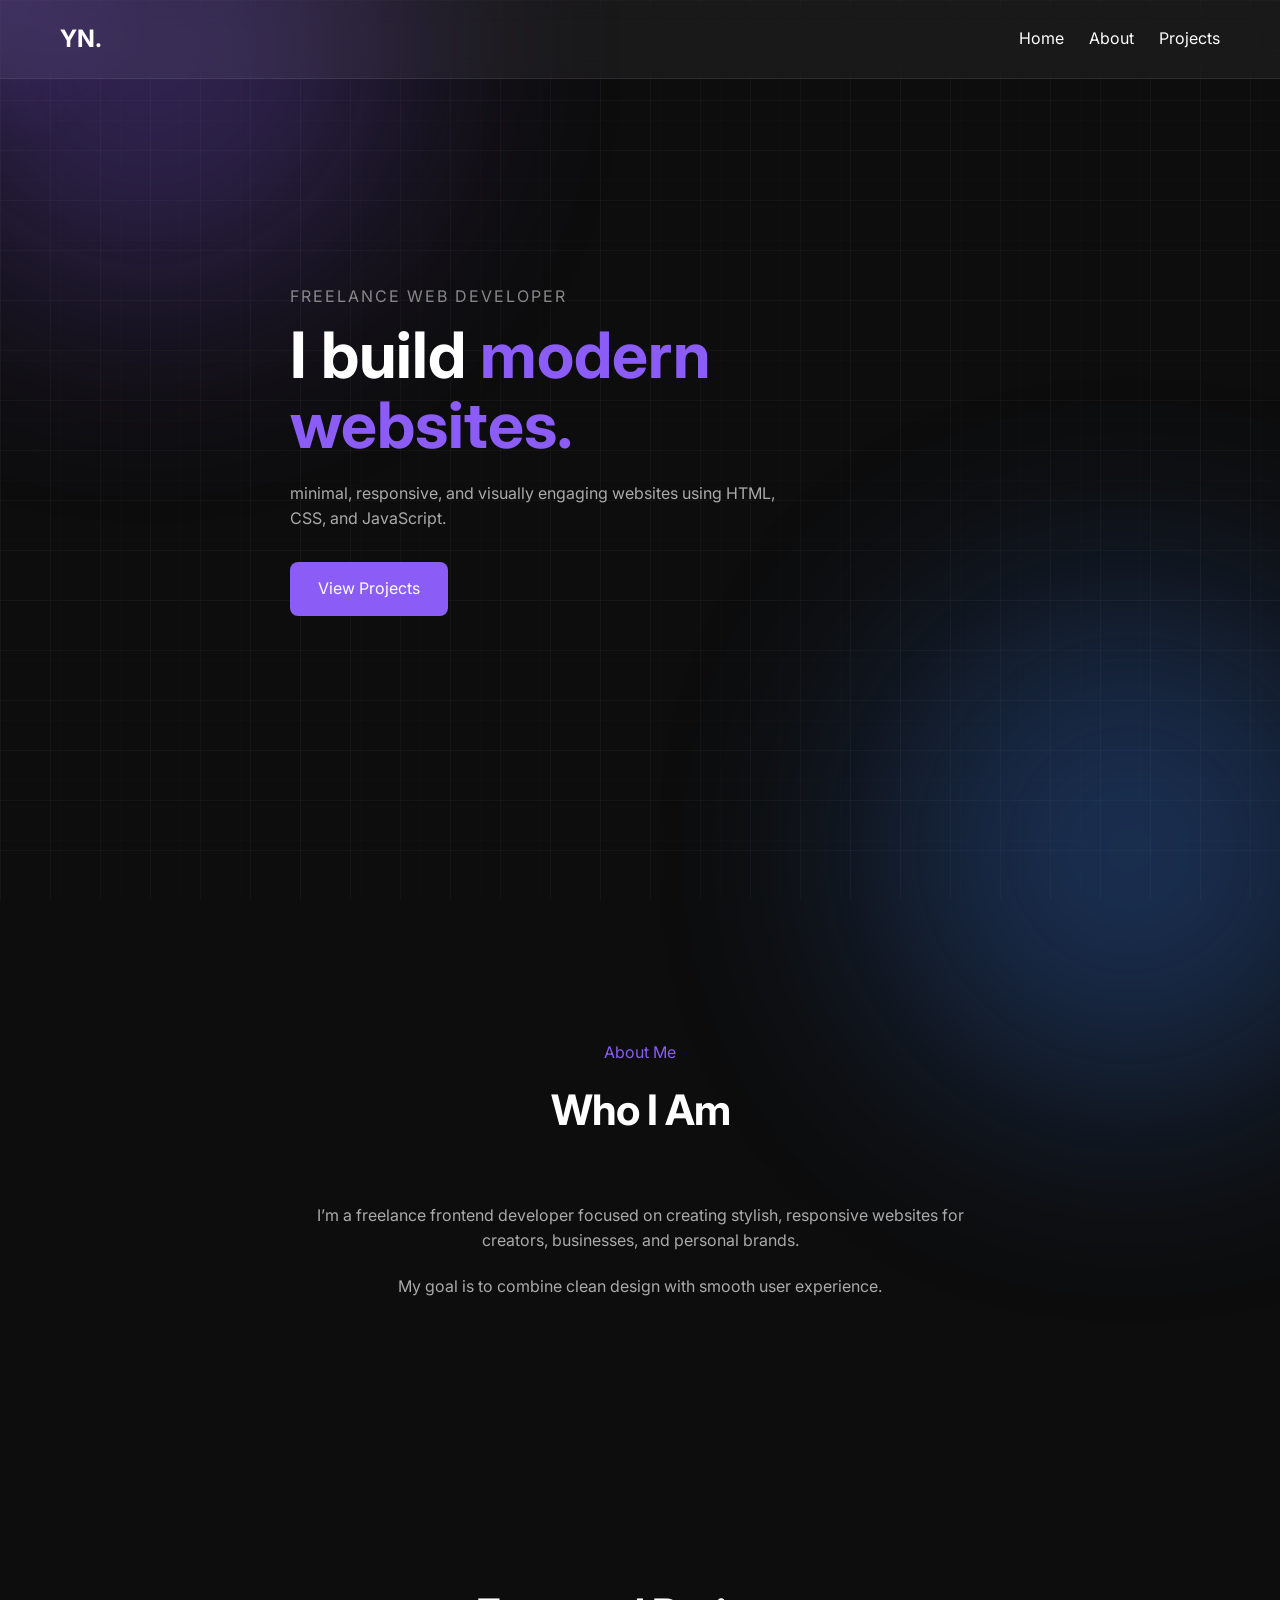
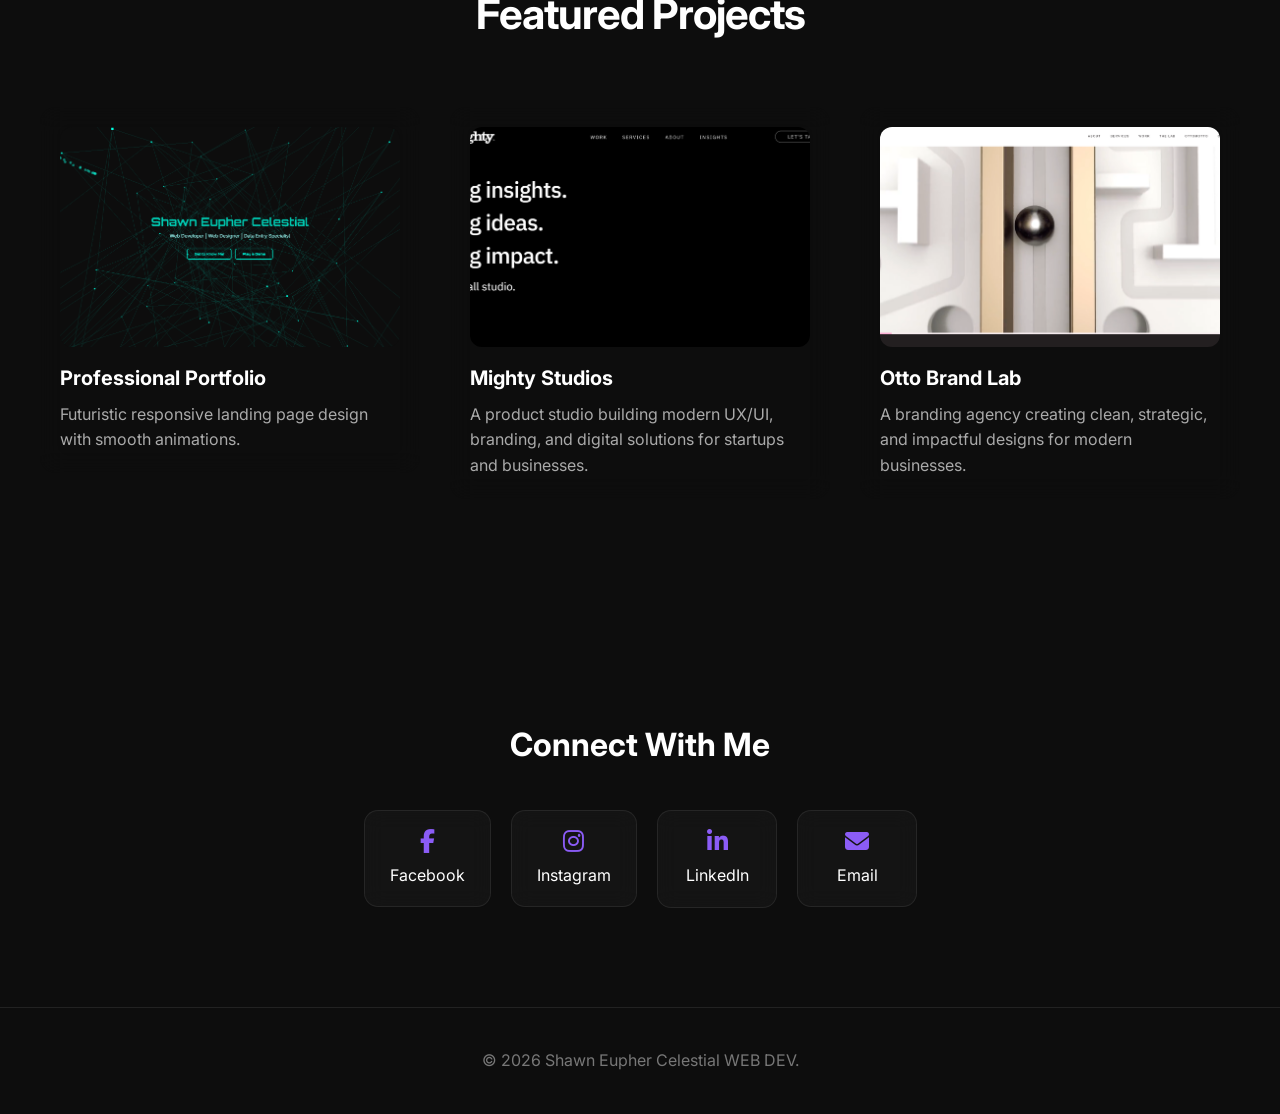
==== index.html @ 836b5901 "Add files via upload" ====
<!DOCTYPE html>
<html lang="en">
<head>
  <meta charset="UTF-8" />
  <meta name="viewport" content="width=device-width, initial-scale=1.0"/>
  <title>Your Name | Portfolio</title>

  <link rel="stylesheet" href="style.css"/>
  <link rel="preconnect" href="https://fonts.googleapis.com">
  <link rel="preconnect" href="https://fonts.gstatic.com" crossorigin>
  <link rel="stylesheet" href="https://cdnjs.cloudflare.com/ajax/libs/font-awesome/6.5.0/css/all.min.css">

<link href="https://fonts.googleapis.com/css2?family=Inter:wght@300;400;500;700;800&display=swap" rel="stylesheet">
</head>
<body>

  <div class="progress-bar"></div>
  <div class="noise"></div>

  <div class="grid-bg"></div>

  <div class="bg-glow glow1"></div>
  <div class="bg-glow glow2"></div>
  <div class="cursor-glow"></div>

  <!-- NAVBAR -->
  <header>
    <nav class="navbar">
      <div class="logo">YN.</div>

      <ul class="nav-links">
        <li><a href="#home">Home</a></li>
        <li><a href="#about">About</a></li>
        <li><a href="#projects">Projects</a></li>
      </ul>
    </nav>
  </header>

  <!-- HERO -->
  <section class="hero" id="home">
    <div class="hero-content">
      <p class="small-text">Freelance Web Developer</p>

      <h1>
        I build
      <span class="typing"></span>
    </h1>

      <p class="hero-description">
        minimal, responsive, and visually engaging websites using HTML, CSS, and JavaScript.
      </p>

      <a href="#projects" class="btn">View Projects</a>
    </div>
  </section>

  <!-- ABOUT -->
  <section class="about" id="about">
    <div class="section-title">
      <p>About Me</p>
      <h2>Who I Am</h2>
    </div>

    <div class="about-content">
      <p>
        I’m a freelance frontend developer focused on creating stylish,
        responsive websites for creators, businesses, and personal brands.
      </p>

      <p>
        My goal is to combine clean design with smooth user experience.
      </p>
    </div>
  </section>

  <!-- PROJECTS -->
<section class="projects" id="projects">

  <div class="section-title">
    <h2>Featured Projects</h2>
  </div>

  <div class="project-grid">

    <!-- PROJECT 1 -->
    <a href="https://shawncelestial07-max.github.io/shawn2026/" target="_blank" class="project-link">

      <div class="project-card">

        <div class="project-image">
          <img src="images/project1.jpg" alt="Project Preview">
        </div>

        <h3>Professional Portfolio</h3>

        <p>
          Futuristic responsive landing page design with smooth animations.
        </p>

      </div>

    </a>

    <!-- PROJECT 2 -->
    <a href="https://www.mighty-studios.com/" target="_blank" class="project-link">

      <div class="project-card">

        <div class="project-image">
          <img src="images/project2.jpg" alt="Project Preview">
        </div>

        <h3>Mighty Studios</h3>

        <p>
          A product studio building modern UX/UI, branding, and digital solutions for startups and businesses.
        </p>

      </div>

    </a>

    <!-- PROJECT 3 -->
    <a href="https://ottobrandlab.com/services/" target="_blank" class="project-link">

      <div class="project-card">

        <div class="project-image">
          <img src="images/project3.jpg" alt="Project Preview">
        </div>

        <h3>Otto Brand Lab</h3>

        <p>
          A branding agency creating clean, strategic, and impactful designs for modern businesses.
        </p>

      </div>

    </a>

  </div>

</section>

<!-- SOCIALS -->
<section class="socials" id="socials">

  <h2 class="social-title">Connect With Me</h2>

  <div class="social-grid">

    <a href="https://www.facebook.com/Shawniee890" target="_blank" class="social-card">
      <i class="fa-brands fa-facebook-f"></i>
      <span>Facebook</span>
    </a>

    <a href="https://www.instagram.com/shawncelestial_/" target="_blank" class="social-card">
      <i class="fa-brands fa-instagram"></i>
      <span>Instagram</span>
    </a>

    <a href="https://www.linkedin.com/in/shawn-eupher-2b8760205/" target="_blank" class="social-card">
      <i class="fa-brands fa-linkedin-in"></i>
      <span>LinkedIn</span>
    </a>

    <a href="mailto:shawn.celestial07@gmail.com" class="social-card">
      <i class="fa-solid fa-envelope"></i>
      <span>Email</span>
    </a>

  </div>

</section>

  <!-- FOOTER -->
  <footer>
    <p>© 2026 Shawn Eupher Celestial WEB DEV.</p>
  </footer>

  <script src="script.js"></script>
</body>
</html>
---- style.css ----
html {
  font-size: 16px;
}

body {
  overflow-x: hidden;
}

* {
  margin: 0;
  padding: 0;
  box-sizing: border-box;
}

html {
  scroll-behavior: smooth;
}

body {
  font-family: "Inter", sans-serif;
  background: #0d0d0d;
  color: white;
  line-height: 1.6;
}

/* NAVBAR */

header {
  position: fixed;
  width: 100%;
  top: 0;
  z-index: 1000;

  background: rgba(255,255,255,0.05);
  backdrop-filter: blur(12px);

  border-bottom: 1px solid rgba(255,255,255,0.08);
}

.navbar {
  max-width: 1200px;
  margin: auto;
  padding: 20px;
  display: flex;
  justify-content: space-between;
  align-items: center;
}

.logo {
  font-size: 24px;
  font-weight: bold;
}

.nav-links {
  display: flex;
  list-style: none;
  gap: 25px;
}

.nav-links a {
  color: white;
  text-decoration: none;
  transition: 0.3s;
}

.nav-links a:hover {
  color: #888;
}

/* HERO */

.hero {
  min-height: 100vh;
  display: flex;
  align-items: center;
  padding: 120px 20px;
}

.hero-content {
  max-width: 700px;
  margin: auto;
}

.small-text {
  color: #888;
  margin-bottom: 10px;
  text-transform: uppercase;
  letter-spacing: 2px;
}

.hero h1 {
  font-size: 64px;
  line-height: 1.1;
  margin-bottom: 20px;
}

.hero h1 span {
  color: #8b5cf6;
}

.hero-description {
  color: #aaa;
  max-width: 500px;
  margin-bottom: 30px;
}

.btn {
  display: inline-block;
  padding: 14px 28px;
  background: #8b5cf6;
  color: white;
  text-decoration: none;
  border-radius: 8px;
  transition: 0.3s;
}

.btn:hover {
  background: #7345d8;
  transform: translateY(-2px);
}

/* SECTIONS */

section {
  padding: 100px 20px;
}

.section-title {
  text-align: center;
  margin-bottom: 60px;
}

.section-title p {
  color: #8b5cf6;
  margin-bottom: 10px;
}

.section-title h2 {
  font-size: 40px;
}

/* ABOUT */

.about-content {
  max-width: 700px;
  margin: auto;
  text-align: center;
  color: #aaa;
}

.about-content p {
  margin-bottom: 20px;
}

.cursor-glow{
  width: 300px;
  height: 300px;
  background: radial-gradient(circle, rgba(139,92,246,0.15), transparent 70%);
  position: fixed;
  pointer-events: none;
  transform: translate(-50%, -50%);
  z-index: -1;
}

/* PROJECTS */

.project-grid {
  max-width: 1200px;
  margin: auto;
  display: grid;
  grid-template-columns: repeat(auto-fit, minmax(280px, 1fr));
  gap: 30px;
}

.project-card{
  background: var(--card);
  border: 1px solid var(--border);
  border-radius: 18px;
  overflow: hidden;

  transition: all 0.4s ease;
  backdrop-filter: blur(12px);
}

.project-card:hover{
  transform: translateY(-10px);
  border-color: var(--accent);
  box-shadow: 0 20px 60px rgba(139,92,246,0.15);
}

.project-image{
  height: 220px;
  overflow: hidden;
}

.project-image img{
  width: 100%;
  height: 100%;
  object-fit: cover;
  transition: transform 0.5s ease;
}

.project-card:hover img{
  transform: scale(1.1);
}

.project-card h3 {
  margin-bottom: 10px;
}

.project-card p {
  color: #aaa;
}

.project-link{
  text-decoration: none;
  color: white;
  display: block;
}

.project-card{
  transition: all 0.3s ease;
  border-radius: 16px;
}

.project-link:hover .project-card{
  transform: translateY(-10px);
  box-shadow: 0 20px 40px rgba(139,92,246,0.25);
}

.project-image{
  position: relative;
  overflow:hidden;
  border-radius:12px;
}

.project-image img{
  width:100%;
  transition:0.4s;
}

.project-link:hover img{
  transform: scale(1.08);
}

.grid-bg{
  position: fixed;
  inset: 0;
  background:
    linear-gradient(rgba(255,255,255,0.03) 1px, transparent 1px),
    linear-gradient(90deg, rgba(255,255,255,0.03) 1px, transparent 1px);
  background-size: 50px 50px;

  animation: moveGrid 20s linear infinite;
  z-index: -2;
}

@keyframes moveGrid {
  0% { transform: translateY(0); }
  100% { transform: translateY(50px); }
}

.reveal{
  opacity: 0;
  transform: translateY(40px);
  transition: all 0.8s ease;
}

.reveal.active{
  opacity: 1;
  transform: translateY(0);
}

.social-grid{
  display: flex;
  justify-content: center;
  gap: 20px;
  flex-wrap: wrap;
}

.social-card{
  padding: 15px 25px;

  background: rgba(255,255,255,0.03);
  border: 1px solid rgba(255,255,255,0.08);
  backdrop-filter: blur(10px);

  border-radius: 12px;
  color: white;
  text-decoration: none;

  transition: 0.3s;
  min-width: 120px;
}

.socials{
  padding: 100px 20px;
  text-align: center;
}

.social-title{
  font-size: 32px;
  margin-bottom: 40px;
}

.social-card{
  display: flex;
  flex-direction: column;
  align-items: center;
  gap: 10px;

  padding: 18px 25px;

  background: rgba(255,255,255,0.03);
  border: 1px solid rgba(255,255,255,0.08);
  backdrop-filter: blur(10px);

  border-radius: 14px;

  color: white;
  text-decoration: none;

  transition: 0.3s;
  min-width: 120px;
}

.social-card:hover{
  transform: translateY(-6px);
  border-color: #8b5cf6;
  box-shadow: 0 0 25px rgba(139,92,246,0.3);
}

.social-card i{
  font-size: 24px;
  color: #8b5cf6;
}

.social-grid{
  display: flex;
  justify-content: center;
  gap: 20px;
  flex-wrap: wrap;
}

.noise{
  position: fixed;
  inset: 0;
  background: url("https://grainy-gradients.vercel.app/noise.svg");
  opacity: 0.05;
  pointer-events: none;
  z-index: 999;
}

.social-card:hover{
  transform: translateY(-5px);
  border-color: #8b5cf6;
  box-shadow: 0 0 20px rgba(139,92,246,0.3);
}

.bg-glow{
  position: fixed;
  width: 500px;
  height: 500px;
  border-radius: 50%;
  filter: blur(120px);
  z-index: -1;
}

.glow1{
  background: #8b5cf6;
  top: -200px;
  left: -100px;
  opacity: 0.3;
}

.glow2{
  background: #3b82f6;
  bottom: -200px;
  right: -100px;
  opacity: 0.3;
}

/* FOOTER */

footer {
  padding: 40px 20px;
  text-align: center;
  color: #777;
  border-top: 1px solid #222;
}

/* RESPONSIVE */

@media (max-width: 768px) {

  .hero h1 {
    font-size: 42px;
  }

  .nav-links {
    gap: 15px;
  }

  .section-title h2 {
    font-size: 32px;
  }
}

section{
  padding: 140px 20px;
}

.section-title h2{
  font-size: 42px;
  letter-spacing: -1px;
}

body::before{
  content:"";
  position: fixed;
  inset: 0;
  background:
    linear-gradient(rgba(255,255,255,0.03) 1px, transparent 1px),
    linear-gradient(90deg, rgba(255,255,255,0.03) 1px, transparent 1px);
  background-size: 60px 60px;
  opacity: 0.4;
  z-index: -1;
}

.project-card{
  padding: 20px;
}

.project-image{
  margin-bottom: 15px;
}

.project-card h3{
  margin: 10px 0 8px;
  font-size: 20px;
}

.project-card p{
  margin: 0;
  line-height: 1.6;
  color: #aaa;
}

.projects{
  padding: 120px 20px;
}

.project-card{
  transition: transform 0.2s ease;
  transform-style: preserve-3d;
}

.cursor{
  position: fixed;
  width: 20px;
  height: 20px;
  border-radius: 50%;
  background: rgba(139,92,246,0.5);
  pointer-events: none;
  transform: translate(-50%, -50%);
  z-index: 9999;
  transition: transform 0.05s;
  filter: blur(8px);
}

@media (max-width: 768px) {

  .hero {
    padding: 100px 20px;
    text-align: center;
  }

  .hero-content {
    max-width: 100%;
  }

  .hero h1 {
    font-size: 36px;
    line-height: 1.2;
  }

  .hero-description {
    font-size: 14px;
    margin: 0 auto 20px;
  }

  .small-text {
    font-size: 12px;
    letter-spacing: 1.5px;
  }

  .btn {
    width: 100%;
    max-width: 280px;
  }
}
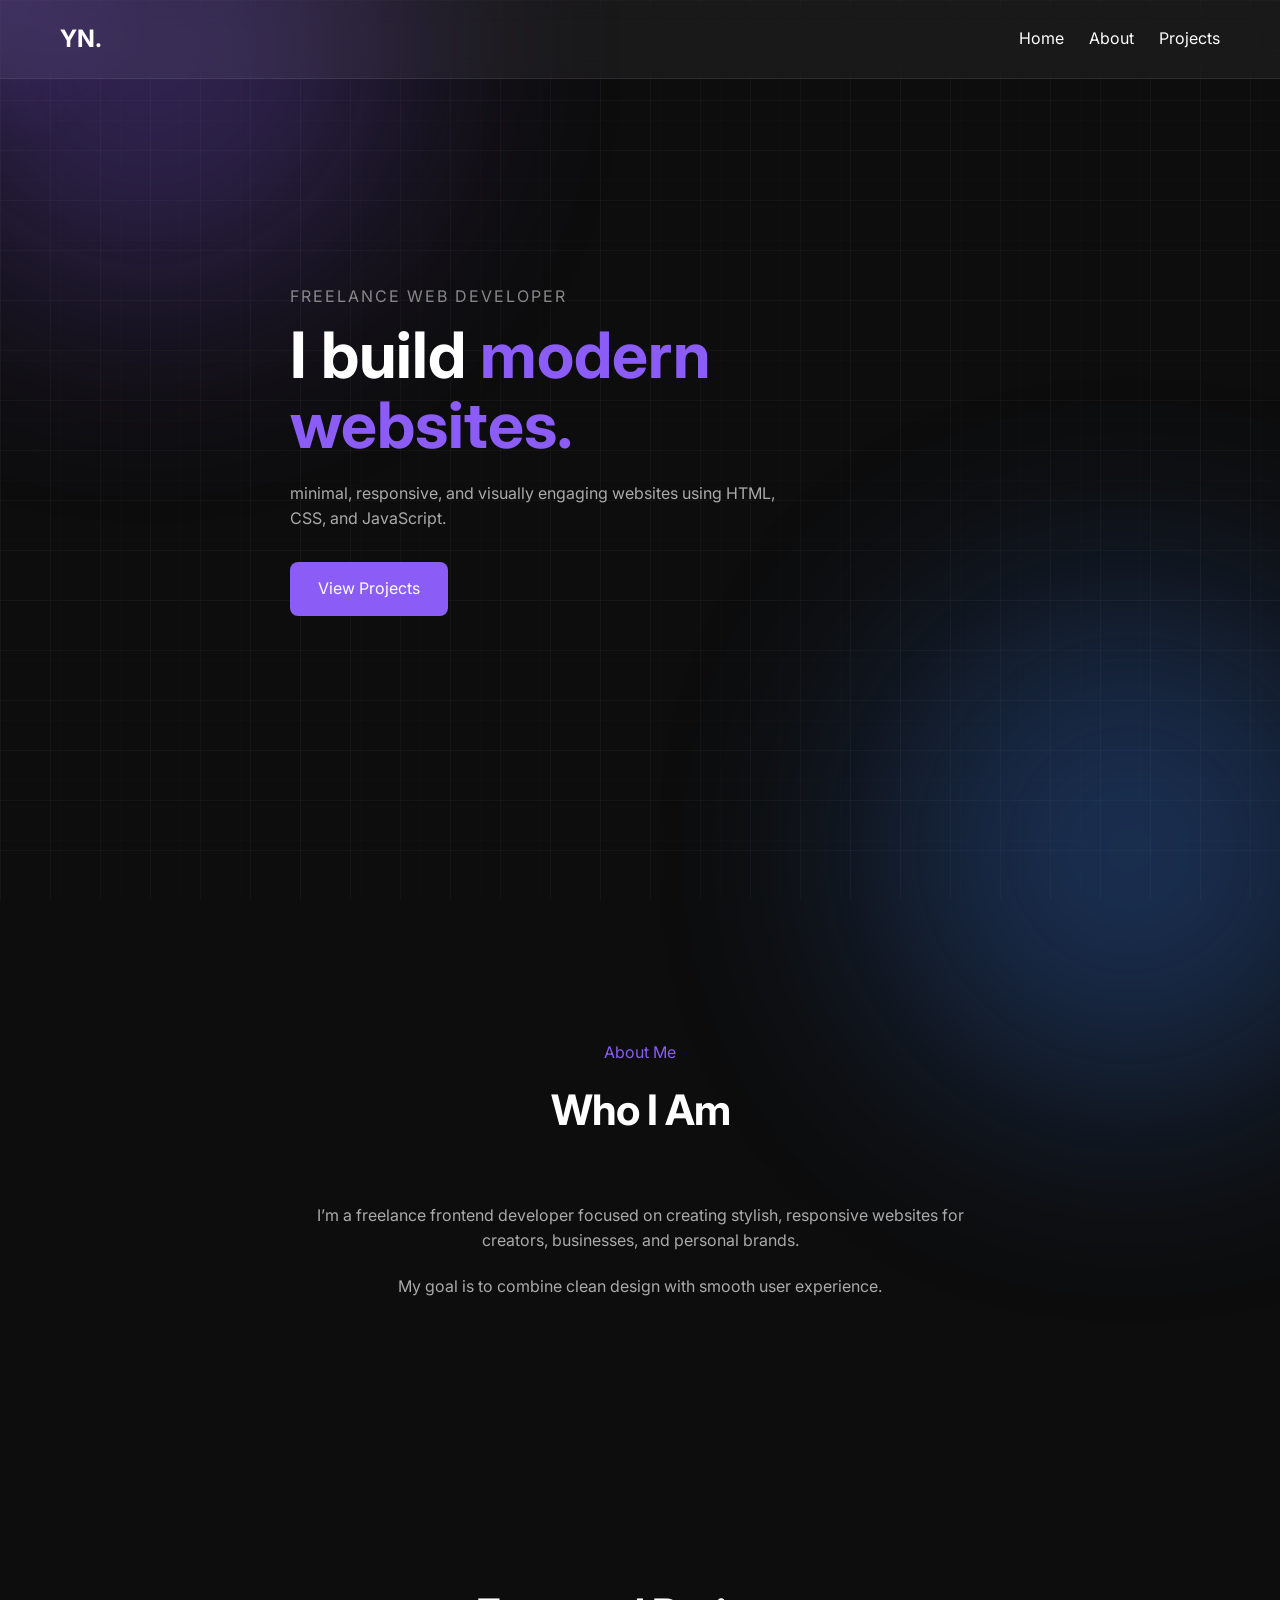
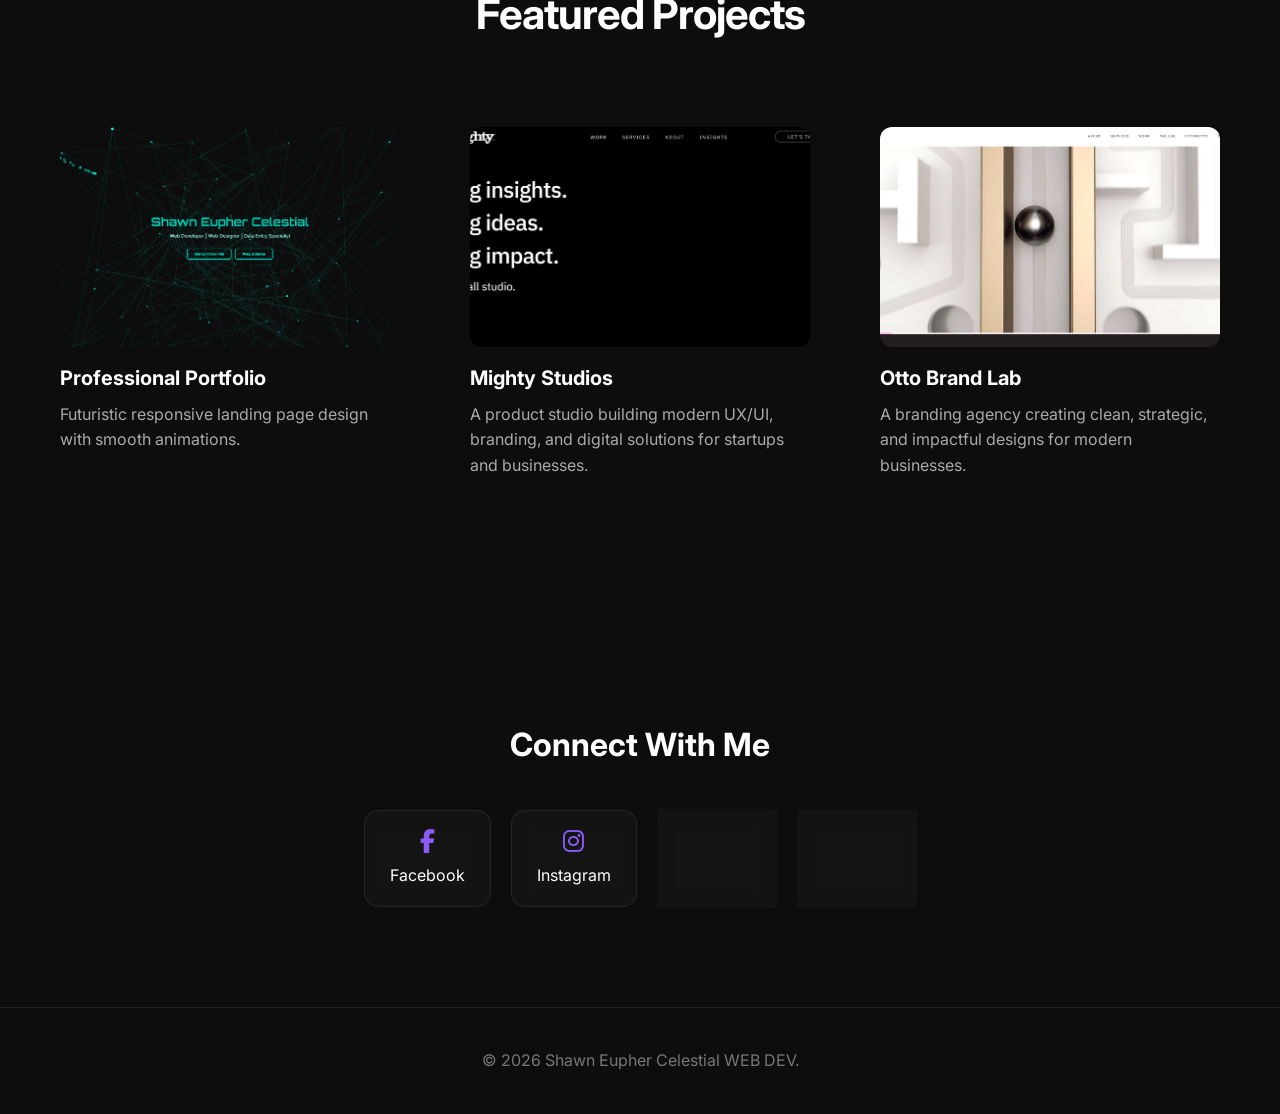
==== commit 7e4ecf2c: "Update index.html" ====
--- a/index.html
+++ b/index.html
@@ -3,7 +3,7 @@
 <head>
   <meta charset="UTF-8" />
   <meta name="viewport" content="width=device-width, initial-scale=1.0"/>
-  <title>Your Name | Portfolio</title>
+  <title>ShawnieeFufu | Portfolio</title>
 
   <link rel="stylesheet" href="style.css"/>
   <link rel="preconnect" href="https://fonts.googleapis.com">
@@ -181,4 +181,4 @@
 
   <script src="script.js"></script>
 </body>
-</html>+</html>
--- a/style.css
+++ b/style.css
@@ -471,32 +471,73 @@
 @media (max-width: 768px) {
 
   .hero {
-    padding: 100px 20px;
-    text-align: center;
+    min-height: 90vh;
+    padding: 90px 18px 60px;
+    display: flex;
+    align-items: center;
   }
 
   .hero-content {
+    text-align: left;
     max-width: 100%;
   }
 
+  .small-text {
+    font-size: 11px;
+    letter-spacing: 2px;
+    margin-bottom: 12px;
+    color: #8b5cf6;
+  }
+
   .hero h1 {
-    font-size: 36px;
-    line-height: 1.2;
+    font-size: 34px;
+    line-height: 1.15;
+    margin-bottom: 14px;
   }
 
   .hero-description {
     font-size: 14px;
-    margin: 0 auto 20px;
-  }
-
-  .small-text {
-    font-size: 12px;
-    letter-spacing: 1.5px;
+    color: #aaa;
+    margin-bottom: 22px;
+    max-width: 100%;
   }
 
   .btn {
     width: 100%;
-    max-width: 280px;
-  }
-}
-
+    text-align: center;
+    padding: 14px;
+    border-radius: 10px;
+  }
+}
+
+@media (max-width: 768px) {
+
+  .hero h1 span {
+    display: inline-block;
+    color: #8b5cf6;
+  }
+
+  .typing {
+    display: inline;
+    border-right: 2px solid #8b5cf6;
+    padding-right: 5px;
+  }
+}
+
+@media (max-width: 768px) {
+  .typing {
+    font-weight: 600;
+  }
+}
+
+@media (max-width: 768px) {
+
+  .btn {
+    width: auto;
+    display: inline-block;
+    padding: 12px 18px;
+    font-size: 14px;
+    border-radius: 10px;
+  }
+}
+
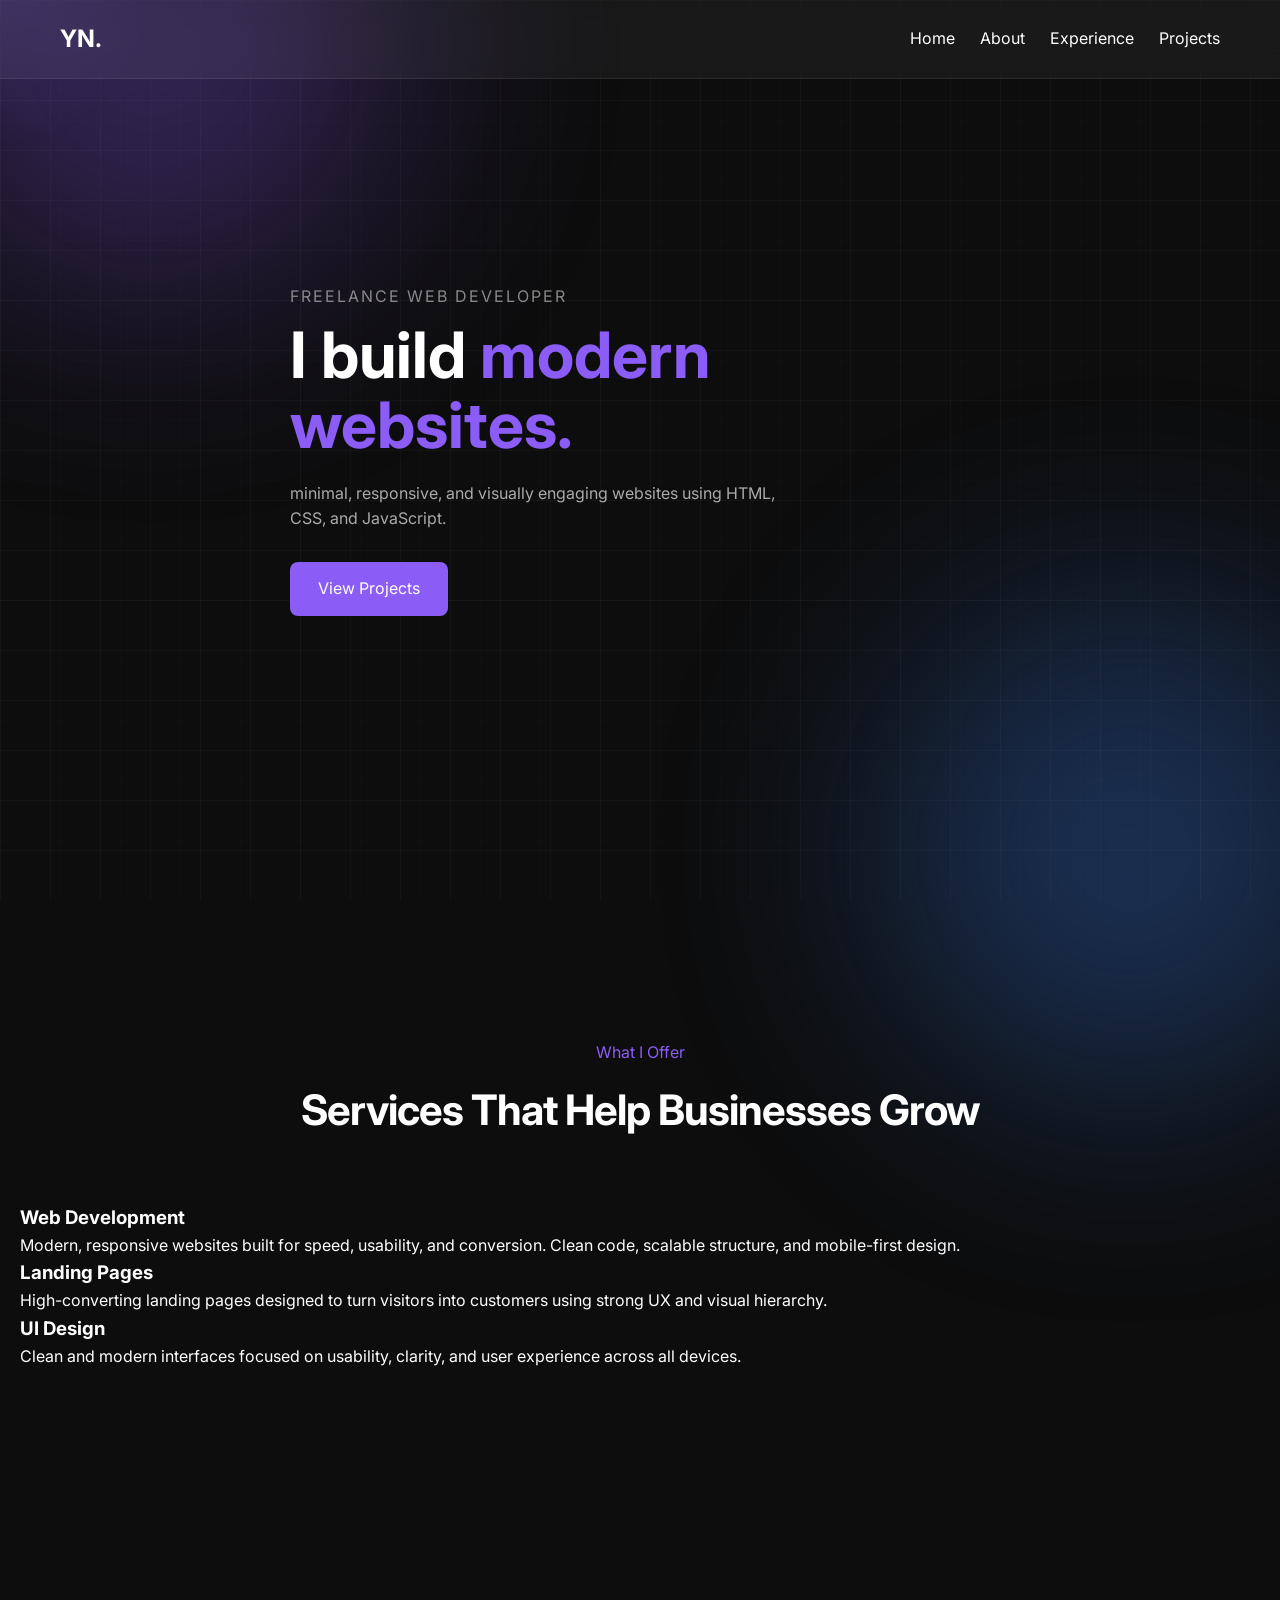
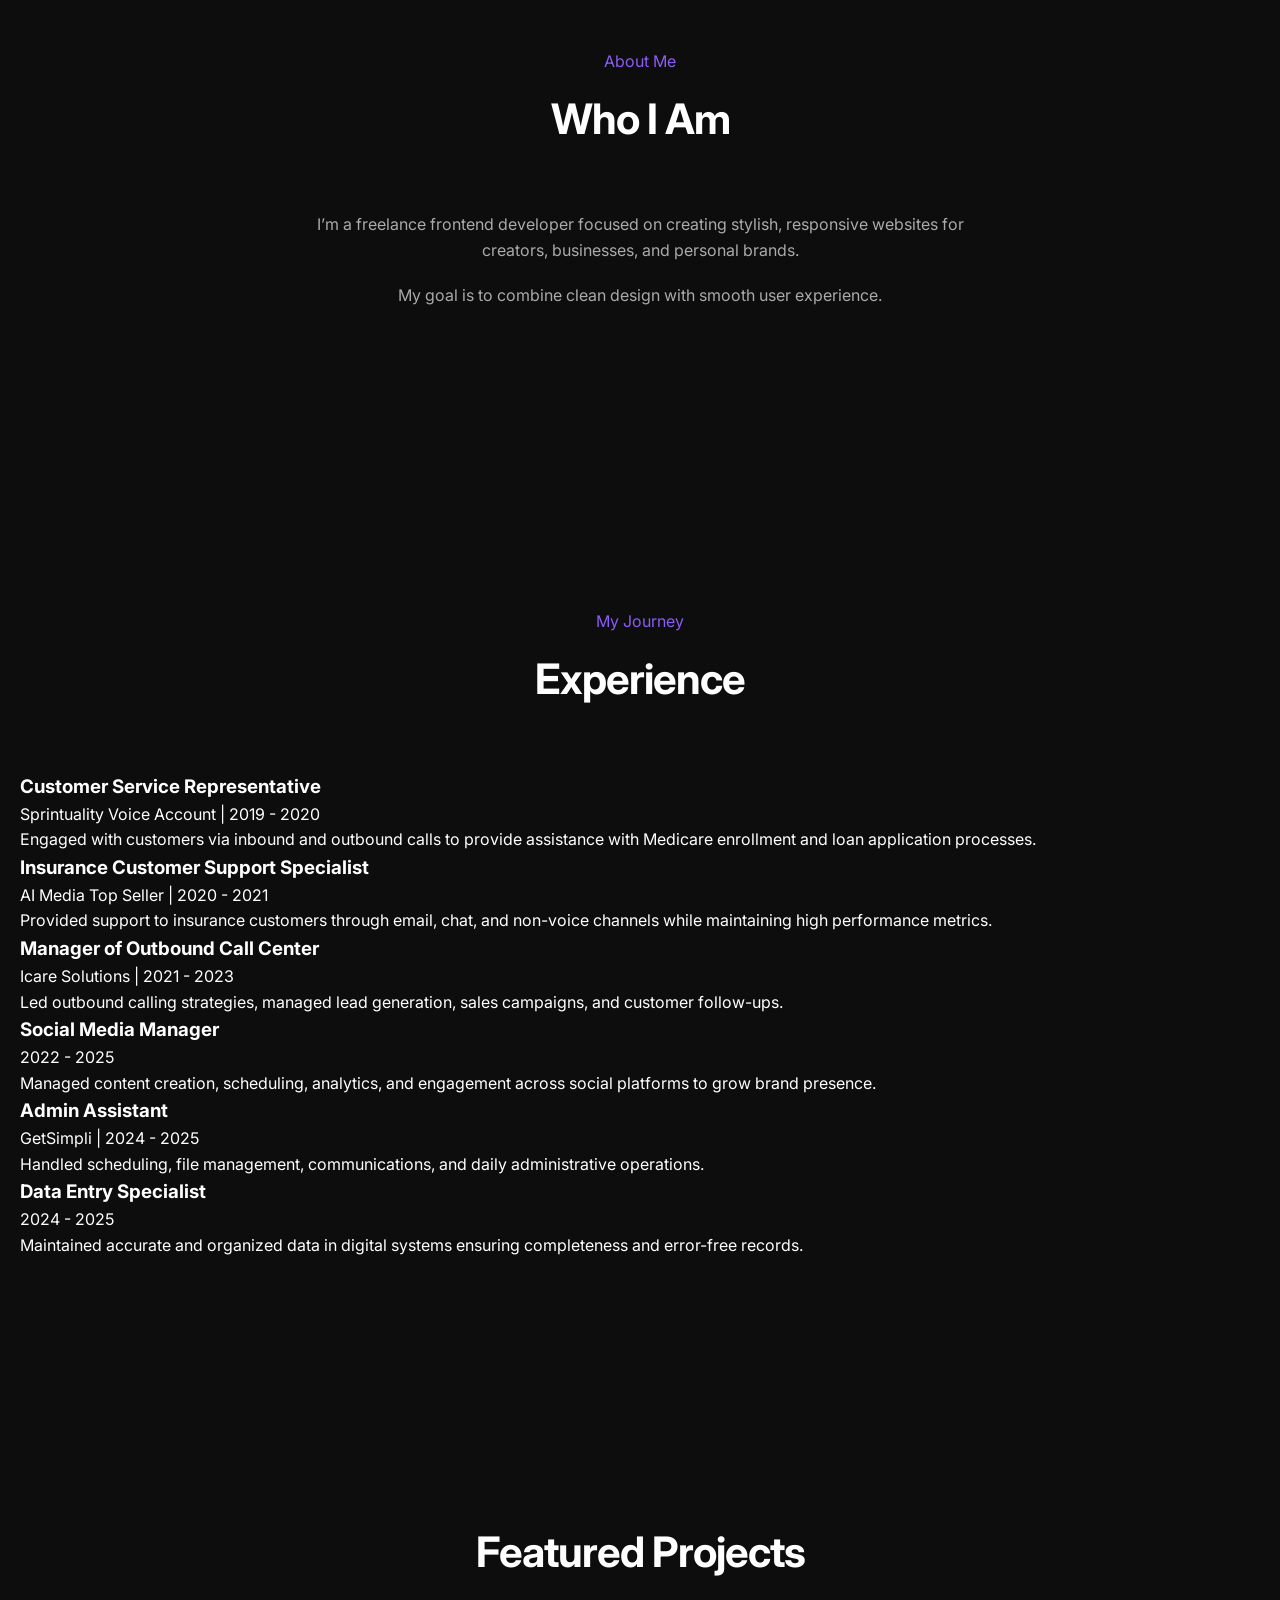
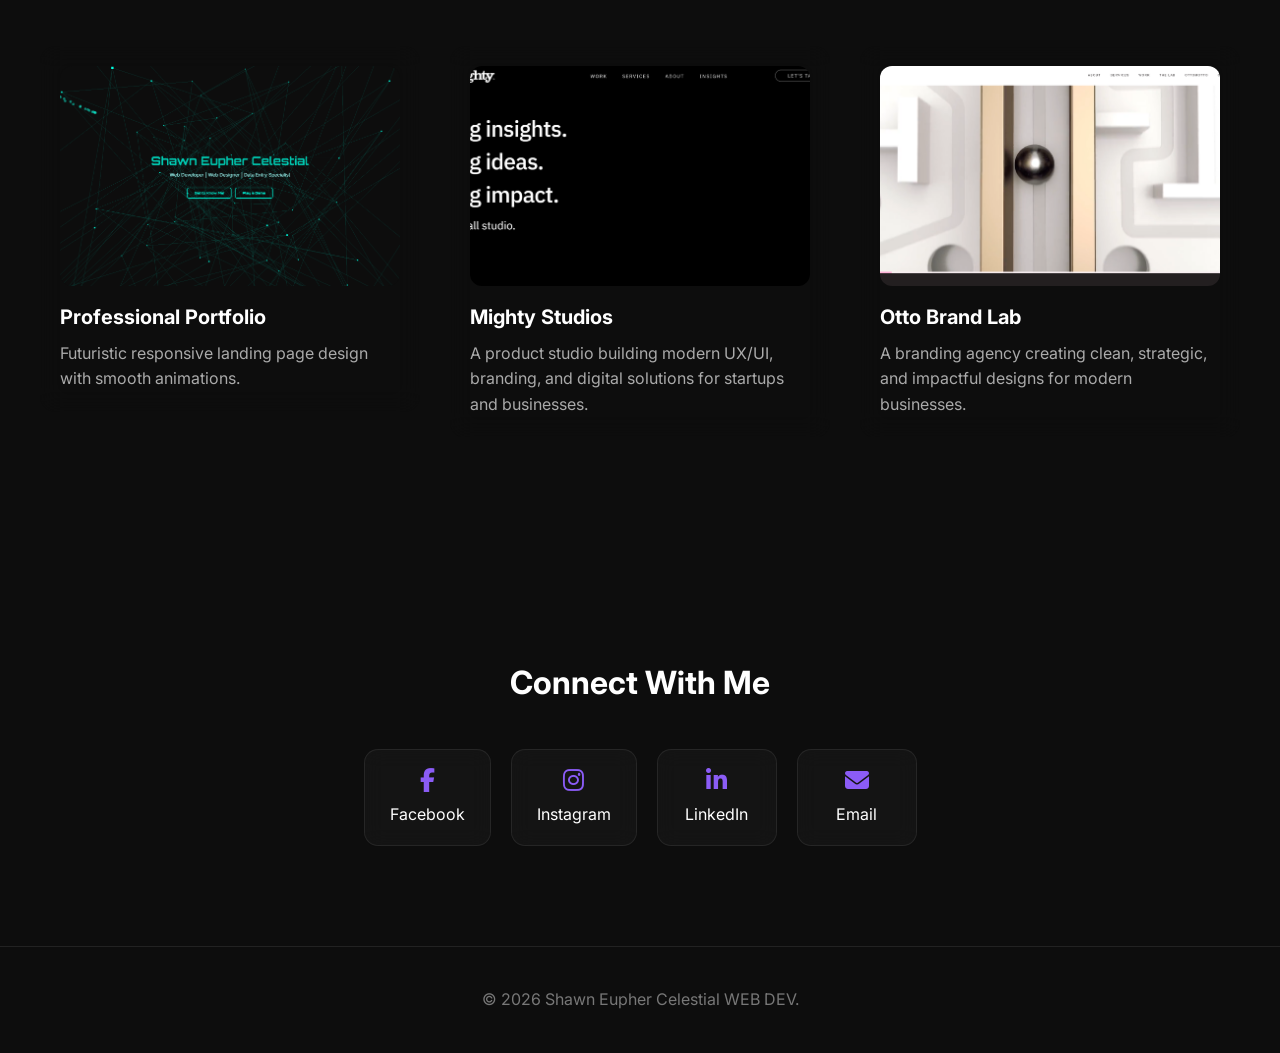
==== commit 07c2a20e: "Update index.html" ====
--- a/index.html
+++ b/index.html
@@ -31,6 +31,7 @@
       <ul class="nav-links">
         <li><a href="#home">Home</a></li>
         <li><a href="#about">About</a></li>
+        <li><a href="#experience">Experience</a></li>
         <li><a href="#projects">Projects</a></li>
       </ul>
     </nav>
@@ -53,6 +54,34 @@
       <a href="#projects" class="btn">View Projects</a>
     </div>
   </section>
+
+  <section class="services">
+
+  <div class="section-title">
+    <p>What I Offer</p>
+    <h2>Services That Help Businesses Grow</h2>
+  </div>
+
+  <div class="services-container">
+
+    <div class="service-card featured">
+      <h3>Web Development</h3>
+      <p>Modern, responsive websites built for speed, usability, and conversion. Clean code, scalable structure, and mobile-first design.</p>
+    </div>
+
+    <div class="service-card">
+      <h3>Landing Pages</h3>
+      <p>High-converting landing pages designed to turn visitors into customers using strong UX and visual hierarchy.</p>
+    </div>
+
+    <div class="service-card">
+      <h3>UI Design</h3>
+      <p>Clean and modern interfaces focused on usability, clarity, and user experience across all devices.</p>
+    </div>
+
+  </div>
+
+</section>
 
   <!-- ABOUT -->
   <section class="about" id="about">
@@ -73,6 +102,55 @@
     </div>
   </section>
 
+  <section class="experience" id="experience">
+
+  <div class="section-title">
+    <p>My Journey</p>
+    <h2>Experience</h2>
+  </div>
+
+  <div class="experience-container">
+
+    <div class="experience-card">
+      <h3>Customer Service Representative</h3>
+      <span>Sprintuality Voice Account | 2019 - 2020</span>
+      <p>Engaged with customers via inbound and outbound calls to provide assistance with Medicare enrollment and loan application processes.</p>
+    </div>
+
+    <div class="experience-card">
+      <h3>Insurance Customer Support Specialist</h3>
+      <span>AI Media Top Seller | 2020 - 2021</span>
+      <p>Provided support to insurance customers through email, chat, and non-voice channels while maintaining high performance metrics.</p>
+    </div>
+
+    <div class="experience-card">
+      <h3>Manager of Outbound Call Center</h3>
+      <span>Icare Solutions | 2021 - 2023</span>
+      <p>Led outbound calling strategies, managed lead generation, sales campaigns, and customer follow-ups.</p>
+    </div>
+
+    <div class="experience-card">
+      <h3>Social Media Manager</h3>
+      <span>2022 - 2025</span>
+      <p>Managed content creation, scheduling, analytics, and engagement across social platforms to grow brand presence.</p>
+    </div>
+
+    <div class="experience-card">
+      <h3>Admin Assistant</h3>
+      <span>GetSimpli | 2024 - 2025</span>
+      <p>Handled scheduling, file management, communications, and daily administrative operations.</p>
+    </div>
+
+    <div class="experience-card">
+      <h3>Data Entry Specialist</h3>
+      <span>2024 - 2025</span>
+      <p>Maintained accurate and organized data in digital systems ensuring completeness and error-free records.</p>
+    </div>
+
+  </div>
+
+</section>
+
   <!-- PROJECTS -->
 <section class="projects" id="projects">
 
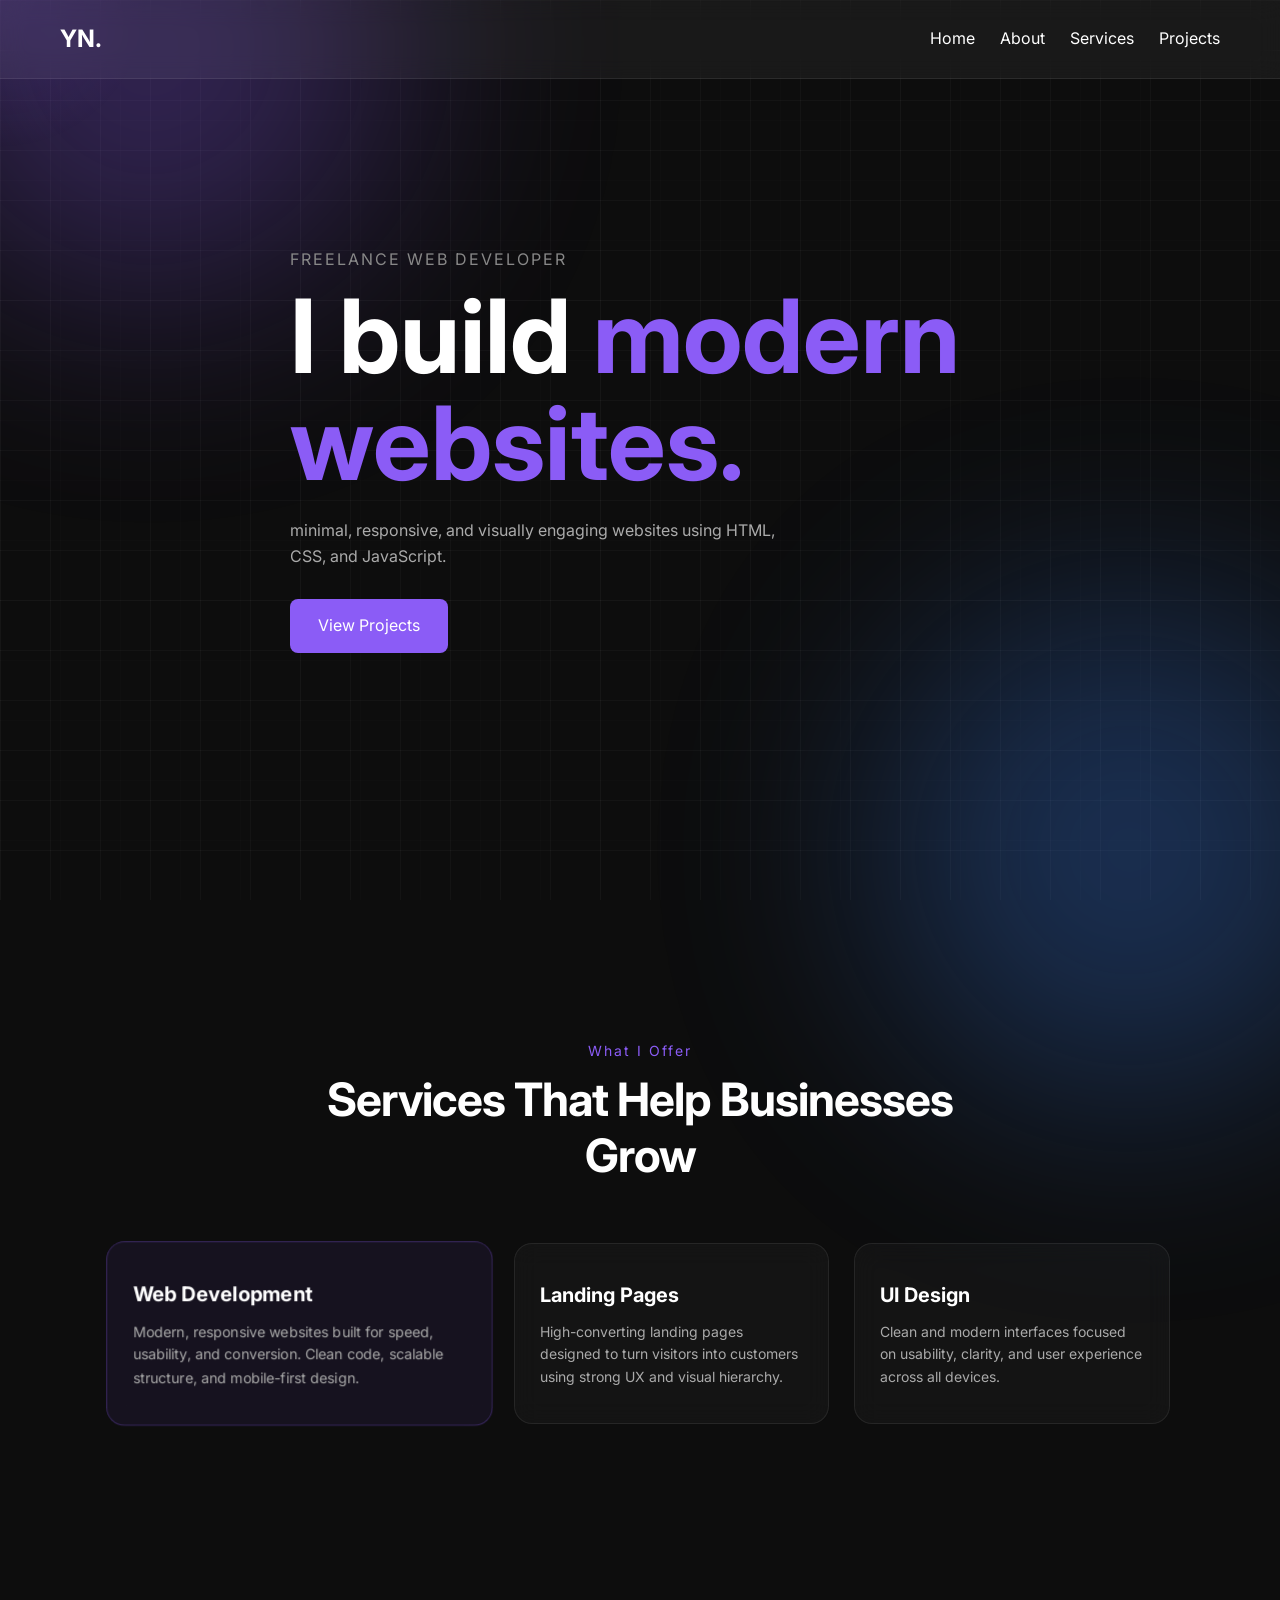
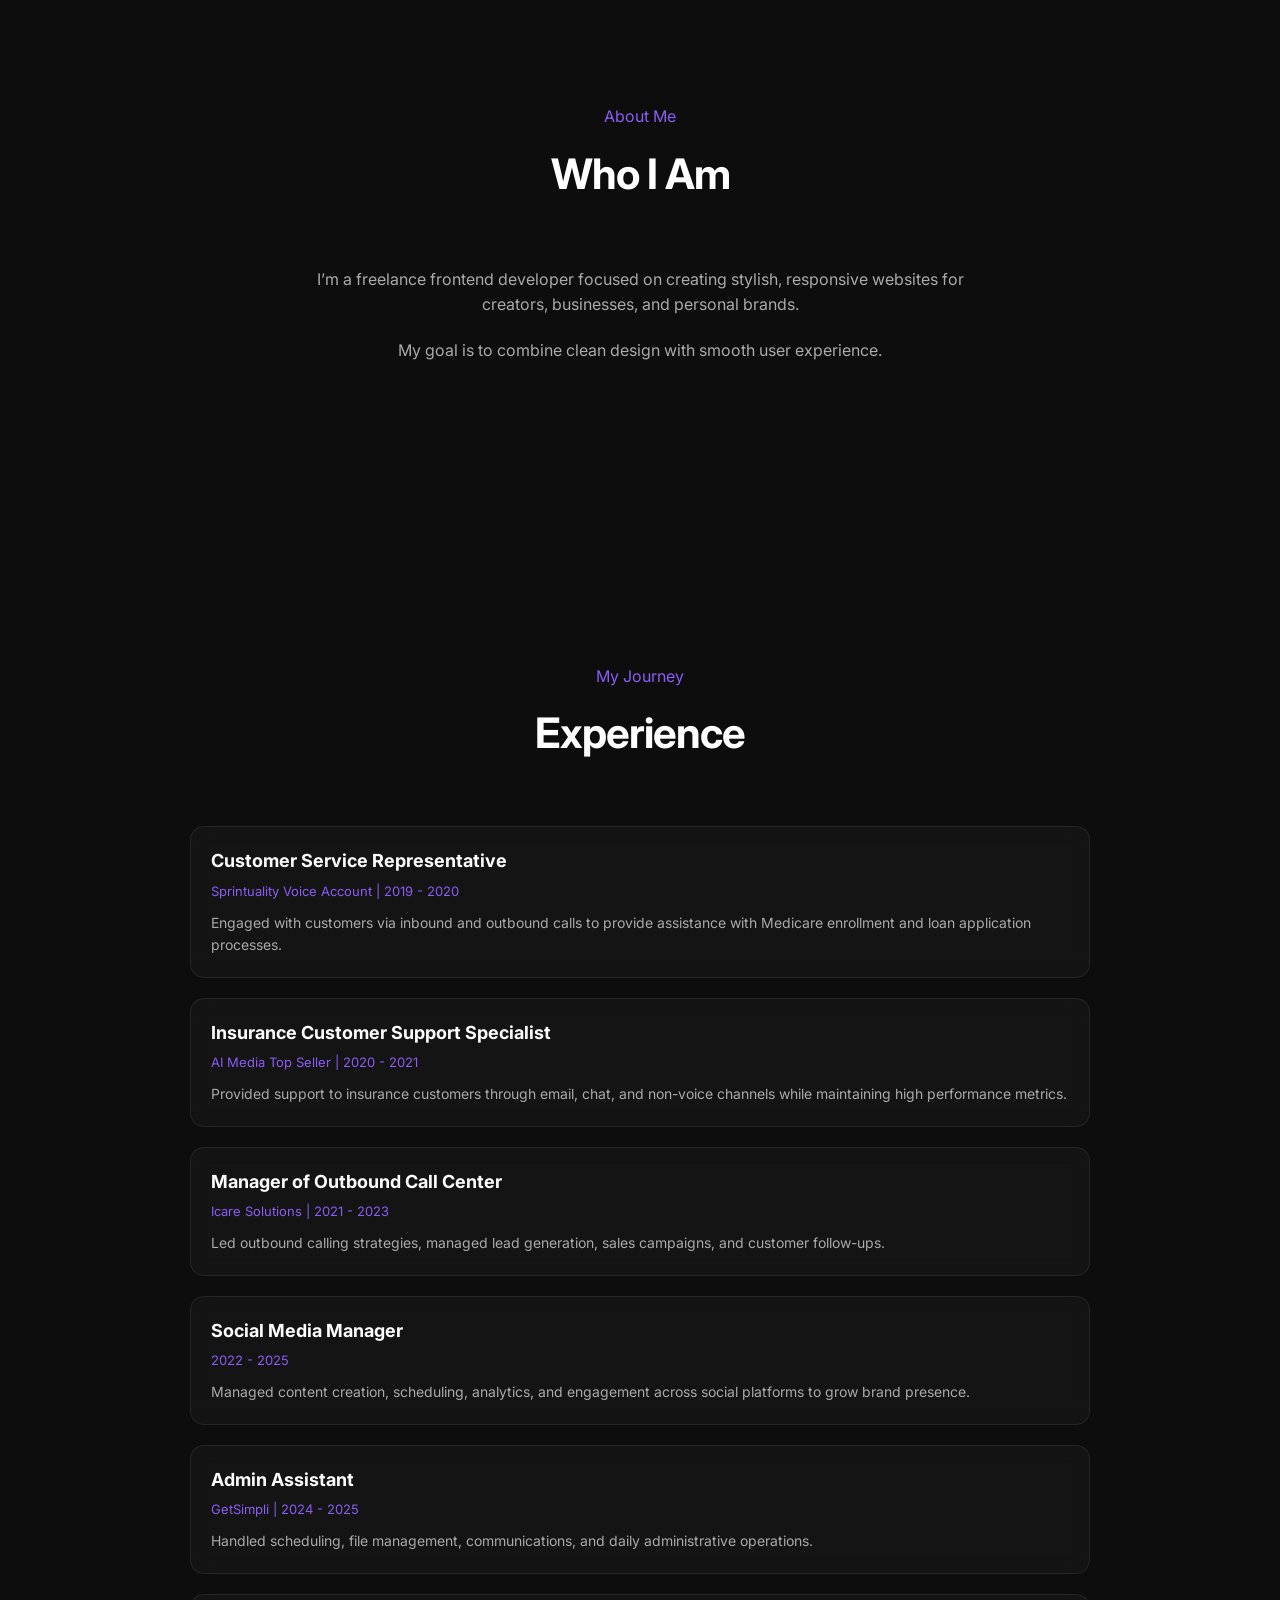
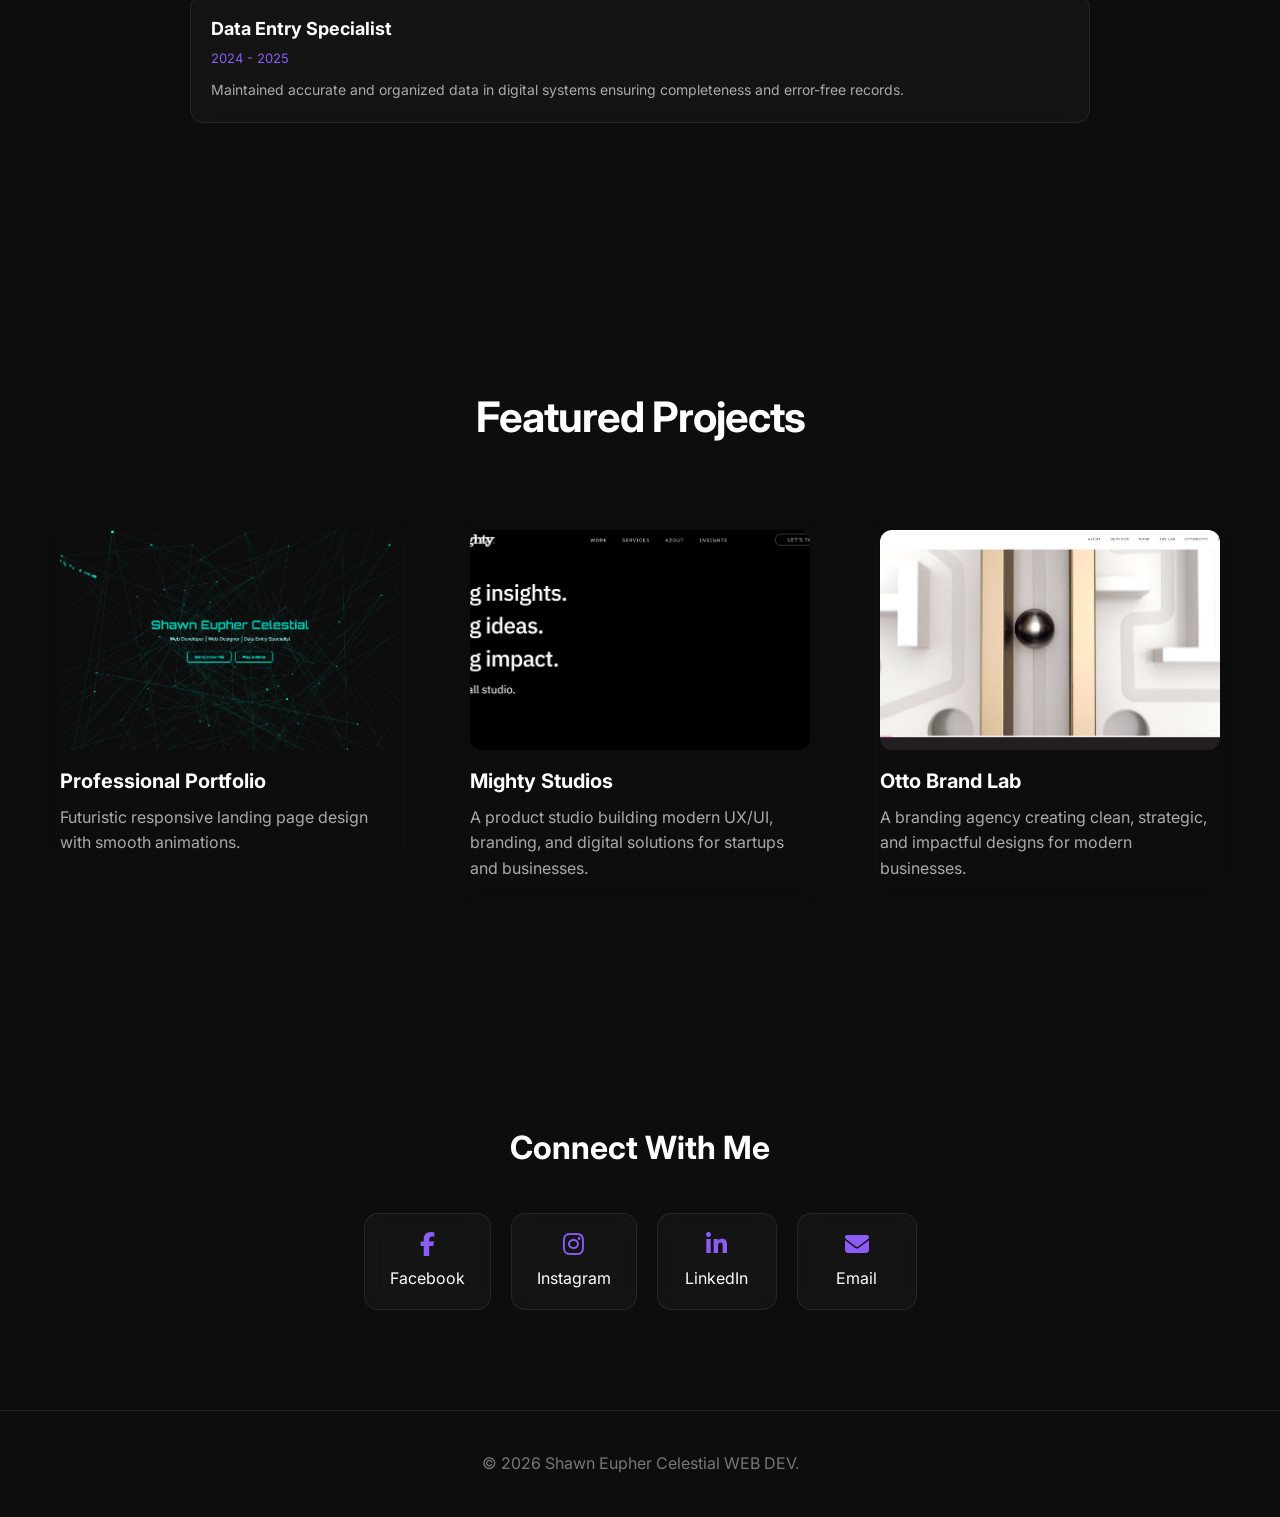
==== commit 71feeaf2: "Update index.html" ====
--- a/index.html
+++ b/index.html
@@ -31,7 +31,7 @@
       <ul class="nav-links">
         <li><a href="#home">Home</a></li>
         <li><a href="#about">About</a></li>
-        <li><a href="#experience">Experience</a></li>
+        <li><a href="#services">Services</a></li>
         <li><a href="#projects">Projects</a></li>
       </ul>
     </nav>
@@ -55,7 +55,7 @@
     </div>
   </section>
 
-  <section class="services">
+  <section class="services" id="services">
 
   <div class="section-title">
     <p>What I Offer</p>
--- a/style.css
+++ b/style.css
@@ -89,8 +89,8 @@
 }
 
 .hero h1 {
-  font-size: 64px;
-  line-height: 1.1;
+  font-size: clamp(52px, 8vw, 120px);
+  line-height: 1.05;
   margin-bottom: 20px;
 }
 
@@ -526,7 +526,7 @@
 
 @media (max-width: 768px) {
   .typing {
-    font-weight: 600;
+    font-weight: 500;
   }
 }
 
@@ -541,3 +541,232 @@
   }
 }
 
+.experience-container {
+  max-width: 900px;
+  margin: auto;
+  display: flex;
+  flex-direction: column;
+  gap: 20px;
+}
+
+.experience-card {
+  background: rgba(255,255,255,0.03);
+  border: 1px solid rgba(255,255,255,0.08);
+  padding: 20px;
+  border-radius: 14px;
+  backdrop-filter: blur(10px);
+  transition: 0.3s ease;
+}
+
+.experience-card:hover {
+  transform: translateY(-5px);
+  border-color: #8b5cf6;
+  box-shadow: 0 10px 30px rgba(139,92,246,0.15);
+}
+
+.experience-card h3 {
+  margin-bottom: 5px;
+  font-size: 18px;
+}
+
+.experience-card span {
+  font-size: 13px;
+  color: #8b5cf6;
+  display: block;
+  margin-bottom: 10px;
+}
+
+.experience-card p {
+  color: #aaa;
+  font-size: 14px;
+  line-height: 1.6;
+}
+
+@media (max-width: 768px) {
+
+  .experience-card {
+    padding: 16px;
+  }
+
+  .experience-card h3 {
+    font-size: 16px;
+  }
+
+  .experience-card p {
+    font-size: 13px;
+  }
+}
+
+:root {
+  --space-1: 8px;
+  --space-2: 16px;
+  --space-3: 24px;
+  --space-4: 40px;
+  --space-5: 80px;
+}
+
+body {
+  animation: fadeIn 0.8s ease;
+}
+
+@keyframes fadeIn {
+  from { opacity: 0; }
+  to { opacity: 1; }
+}
+
+.services {
+  padding: 140px 20px;
+}
+
+.services-container {
+  max-width: 1100px;
+  margin: 60px auto 0;
+  display: grid;
+  grid-template-columns: 1.2fr 1fr 1fr;
+  gap: 25px;
+  padding: 0 20px;
+}
+
+.service-card.featured {
+  background: rgba(139,92,246,0.08);
+  border: 1px solid rgba(139,92,246,0.3);
+  transform: scale(1.02);
+}
+
+.service-card::before {
+  content: "";
+  position: absolute;
+  top: 0;
+  left: 0;
+  height: 2px;
+  width: 0%;
+  background: linear-gradient(90deg, #8b5cf6, #3b82f6);
+  transition: 0.4s ease;
+}
+
+.service-card:hover::before {
+  width: 100%;
+}
+
+.services .section-title h2 {
+  font-size: 44px;
+  line-height: 1.2;
+  max-width: 700px;
+  margin: auto;
+}
+
+.service-card h3 {
+  font-size: 20px;
+  margin-bottom: 10px;
+}
+
+.service-card p {
+  font-size: 14px;
+  color: #aaa;
+  line-height: 1.7;
+}
+
+.service-card {
+  background: rgba(255,255,255,0.03);
+  border: 1px solid rgba(255,255,255,0.08);
+  padding: 35px 25px;
+  border-radius: 18px;
+  backdrop-filter: blur(12px);
+  transition: 0.4s ease;
+
+  position: relative;
+  overflow: hidden;
+}
+
+
+.service-card::before {
+  content: "";
+  position: absolute;
+  top: 0;
+  left: 0;
+  height: 3px;
+  width: 100%;
+  background: linear-gradient(90deg, #8b5cf6, #3b82f6);
+  opacity: 0;
+  transition: 0.3s ease;
+}
+
+.service-card h3 {
+  font-size: 20px;
+  margin-bottom: 12px;
+}
+
+.services .section-title h2 {
+  font-size: 46px;
+  letter-spacing: -1px;
+}
+
+.services .section-title p {
+  font-size: 14px;
+  letter-spacing: 2px;
+  color: #8b5cf6;
+}
+
+.service-card p {
+  font-size: 14px;
+  color: #aaa;
+  line-height: 1.7;
+}
+
+.service-card:hover::before {
+  opacity: 1;
+}
+
+.service-card h3 {
+  margin-bottom: 10px;
+}
+
+.service-card p {
+  color: #aaa;
+  font-size: 14px;
+  line-height: 1.6;
+}
+
+@media (max-width: 768px) {
+
+  .services-container {
+    grid-template-columns: 1fr;
+    padding: 0;
+  }
+
+  .service-card {
+    text-align: center;
+  }
+}
+
+@media (max-width: 768px) {
+
+  .services-container {
+    grid-template-columns: 1fr;
+    gap: 18px;
+  }
+
+  .service-card {
+    padding: 25px 20px;
+    text-align: left;
+  }
+
+  .services .section-title h2 {
+    font-size: 32px;
+  }
+}
+
+@media (max-width: 768px) {
+
+  .services-container {
+    grid-template-columns: 1fr;
+  }
+
+  .service-card.featured {
+    transform: none;
+  }
+
+  .services .section-title h2 {
+    font-size: 30px;
+  }
+}
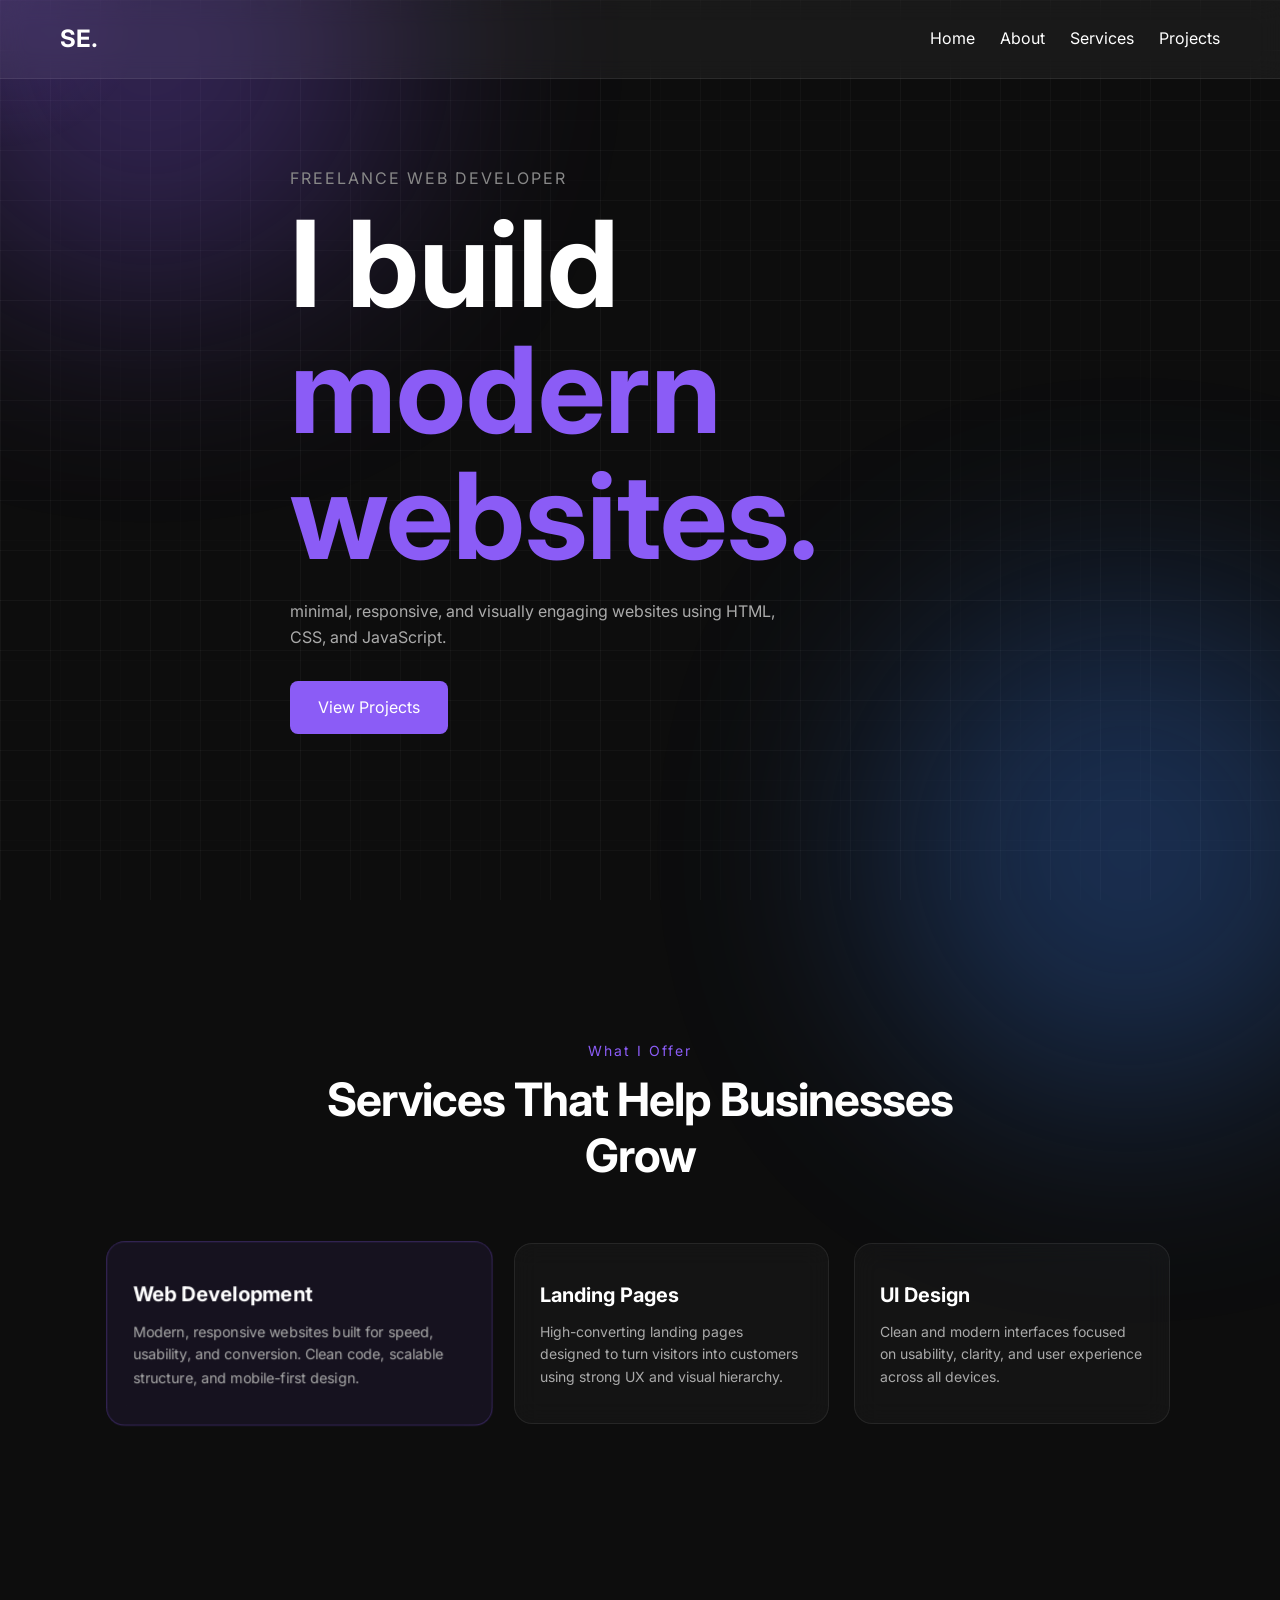
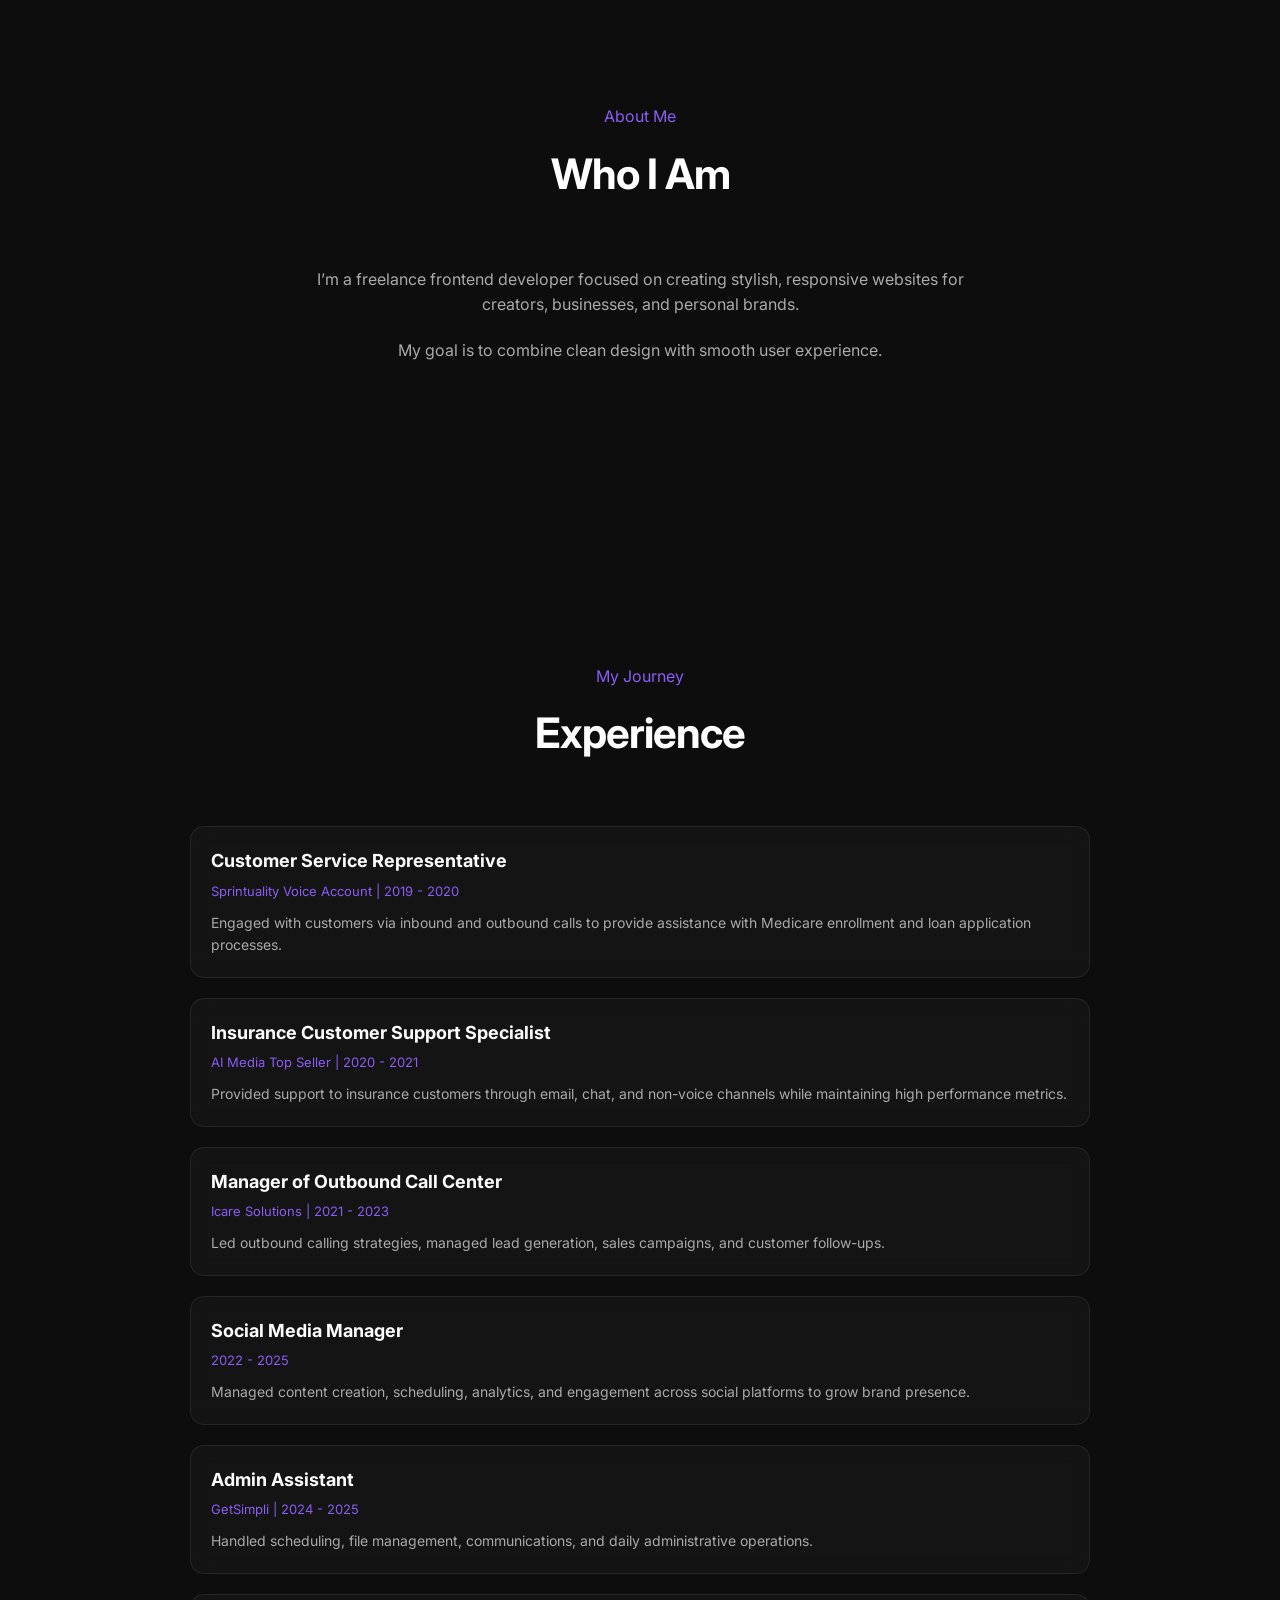
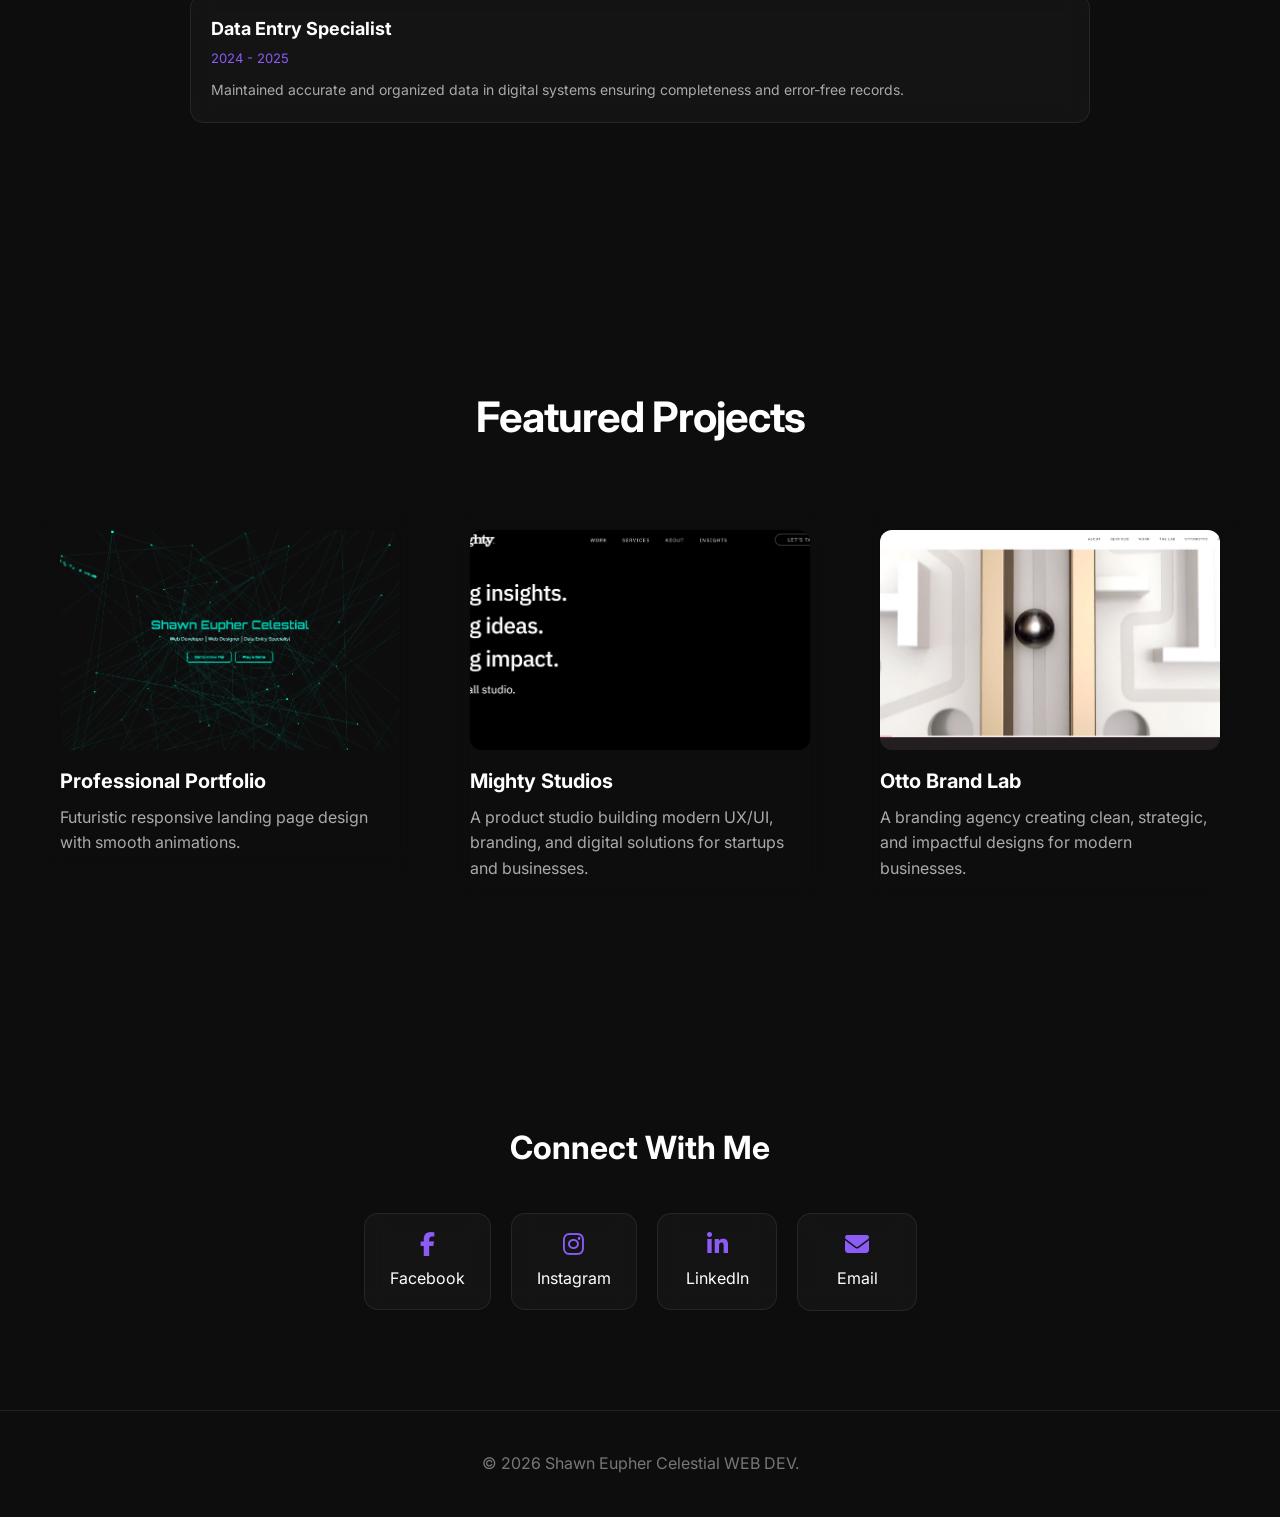
==== commit d52a0121: "Update index.html" ====
--- a/index.html
+++ b/index.html
@@ -26,7 +26,7 @@
   <!-- NAVBAR -->
   <header>
     <nav class="navbar">
-      <div class="logo">YN.</div>
+      <div class="logo">SE.</div>
 
       <ul class="nav-links">
         <li><a href="#home">Home</a></li>
--- a/style.css
+++ b/style.css
@@ -89,13 +89,20 @@
 }
 
 .hero h1 {
-  font-size: clamp(52px, 8vw, 120px);
+  font-size: clamp(60px, 10vw, 120px);
   line-height: 1.05;
   margin-bottom: 20px;
 }
 
 .hero h1 span {
   color: #8b5cf6;
+}
+
+@media (max-width: 768px) {
+  .hero h1 {
+    font-size: 85px;
+    line-height: 1.05;
+  }
 }
 
 .hero-description {
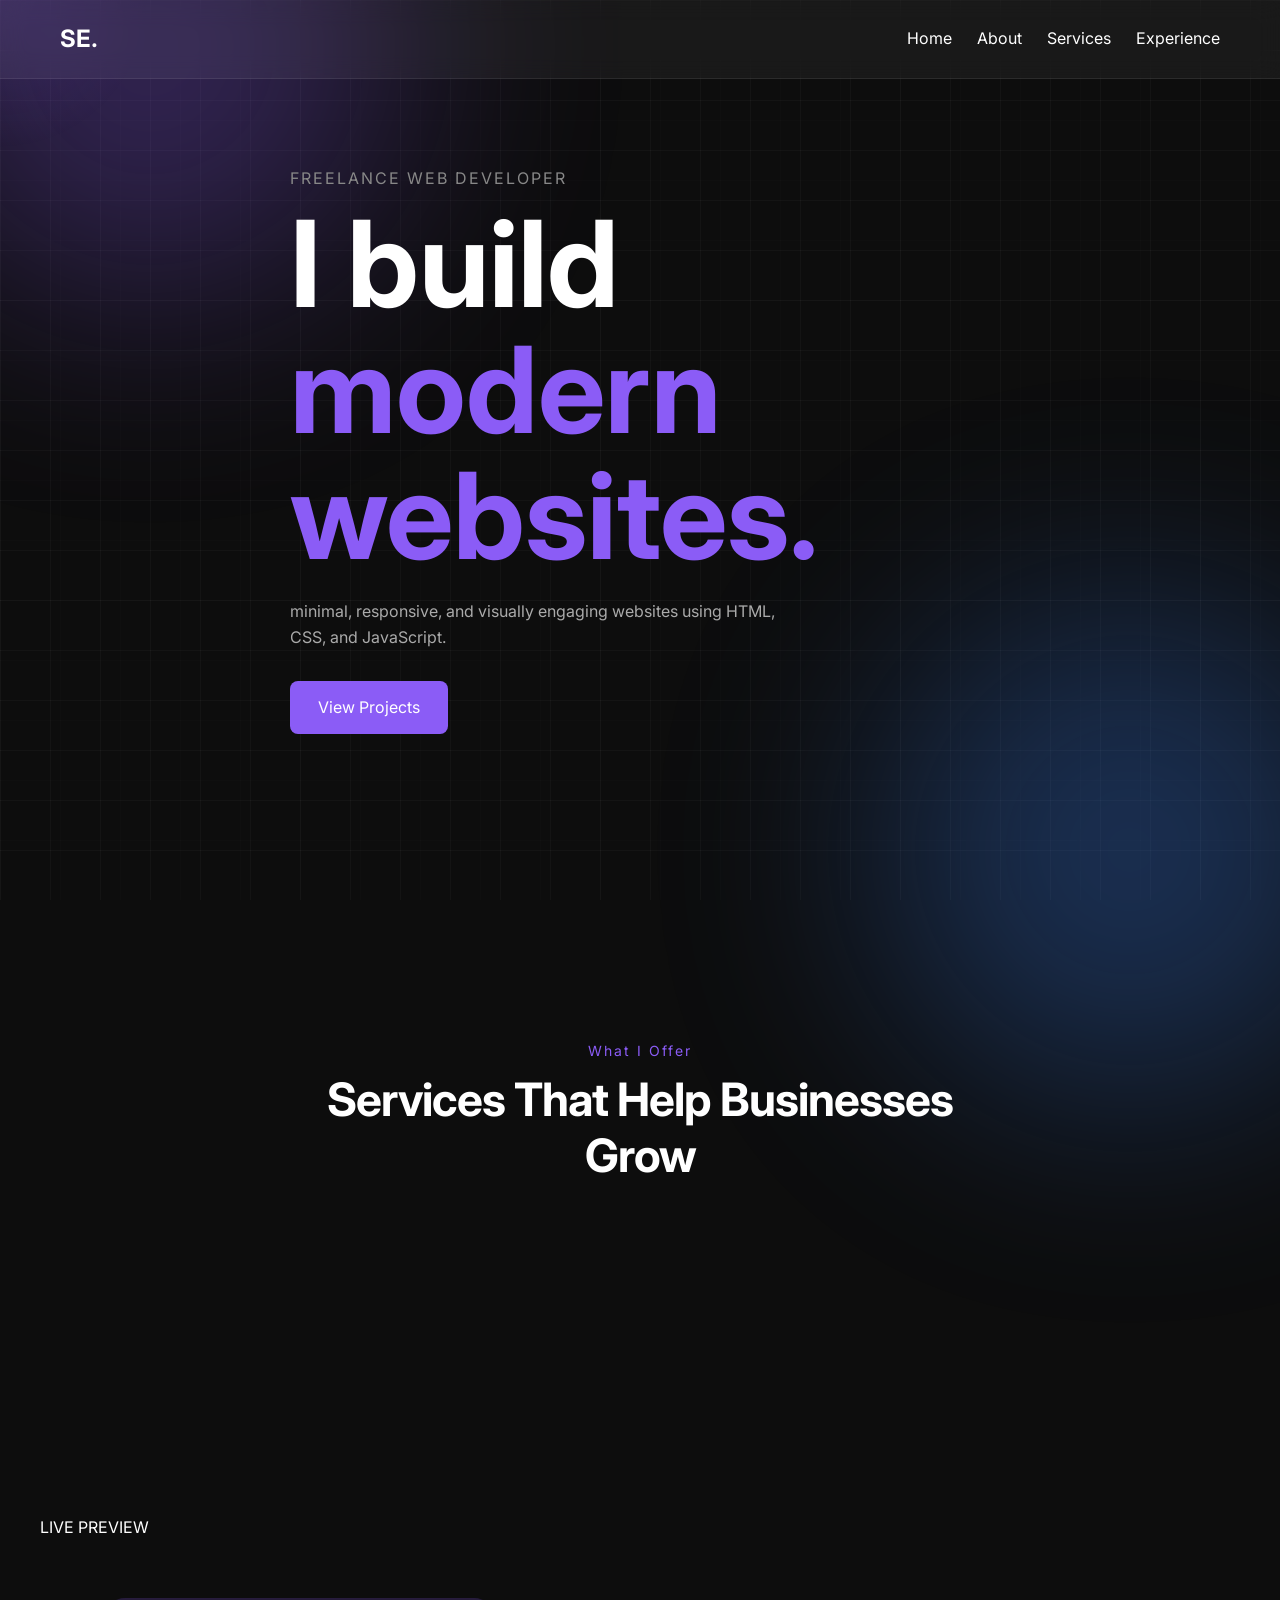
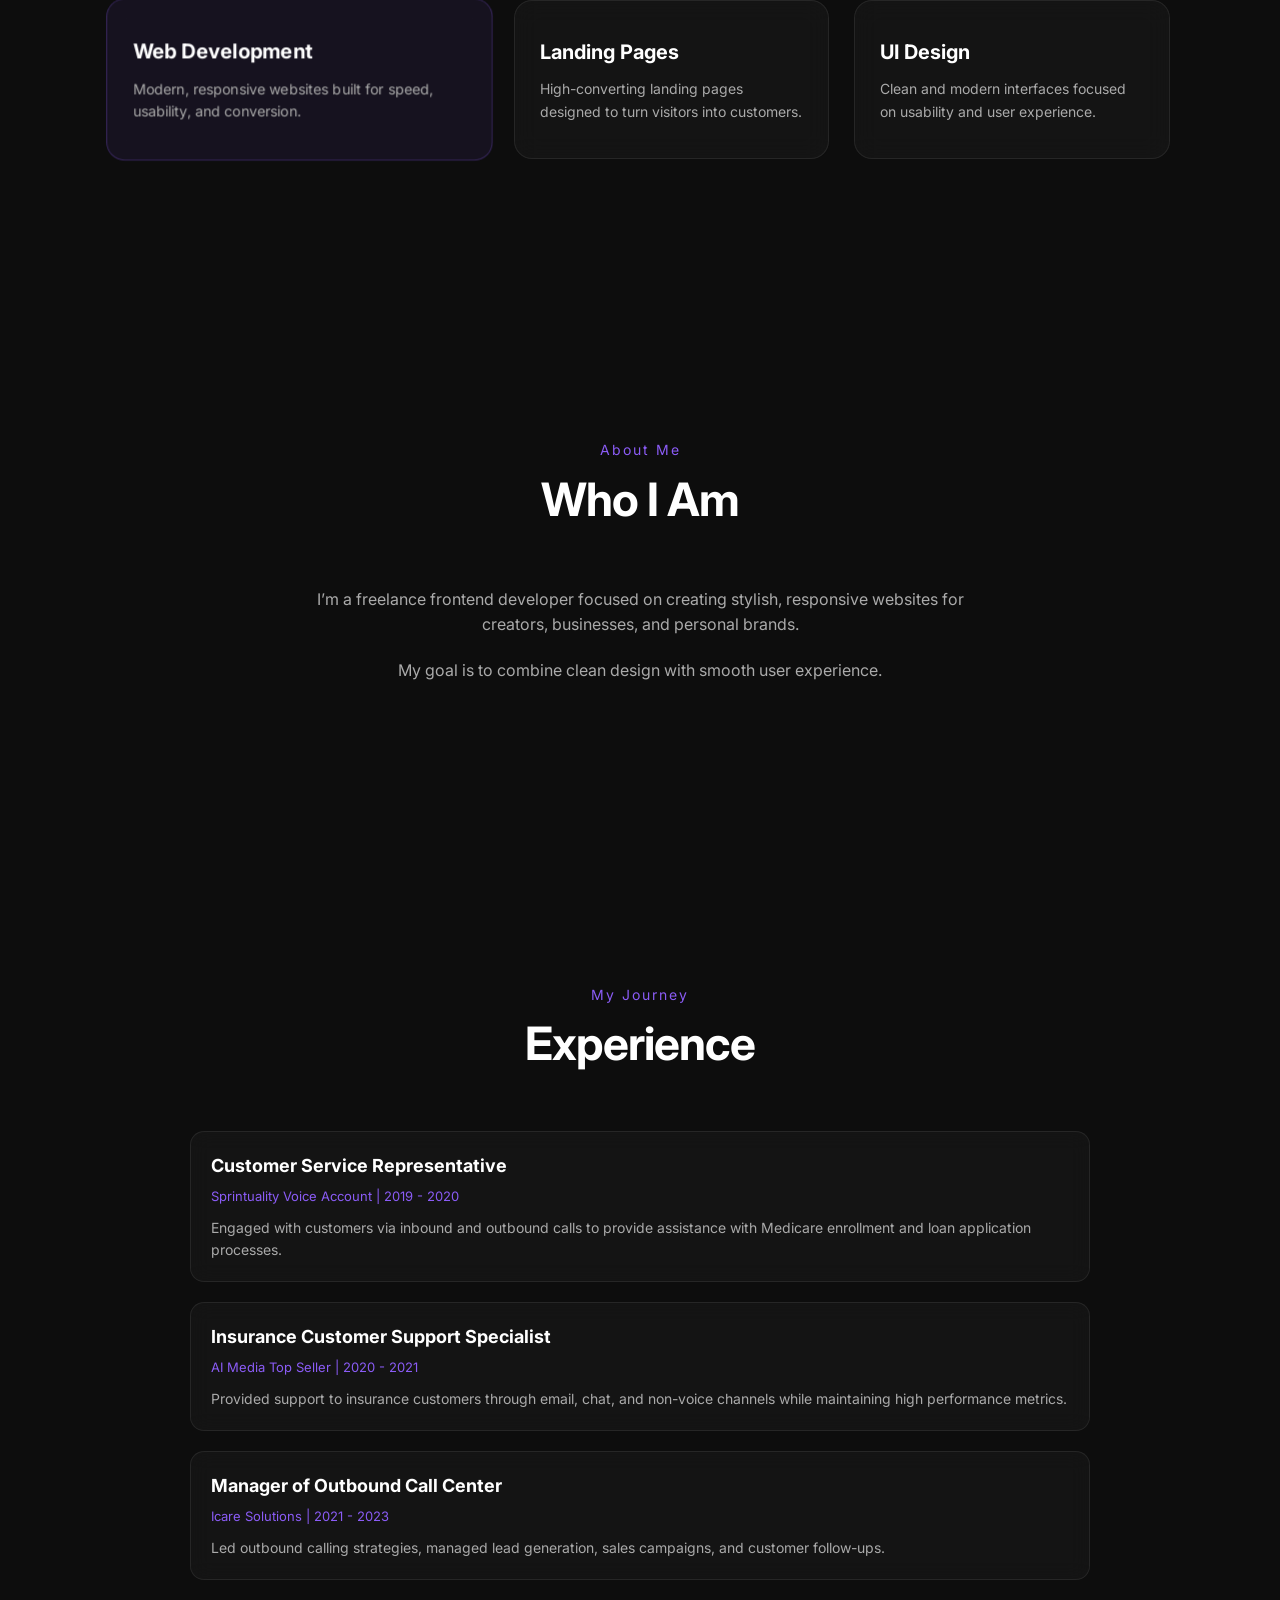
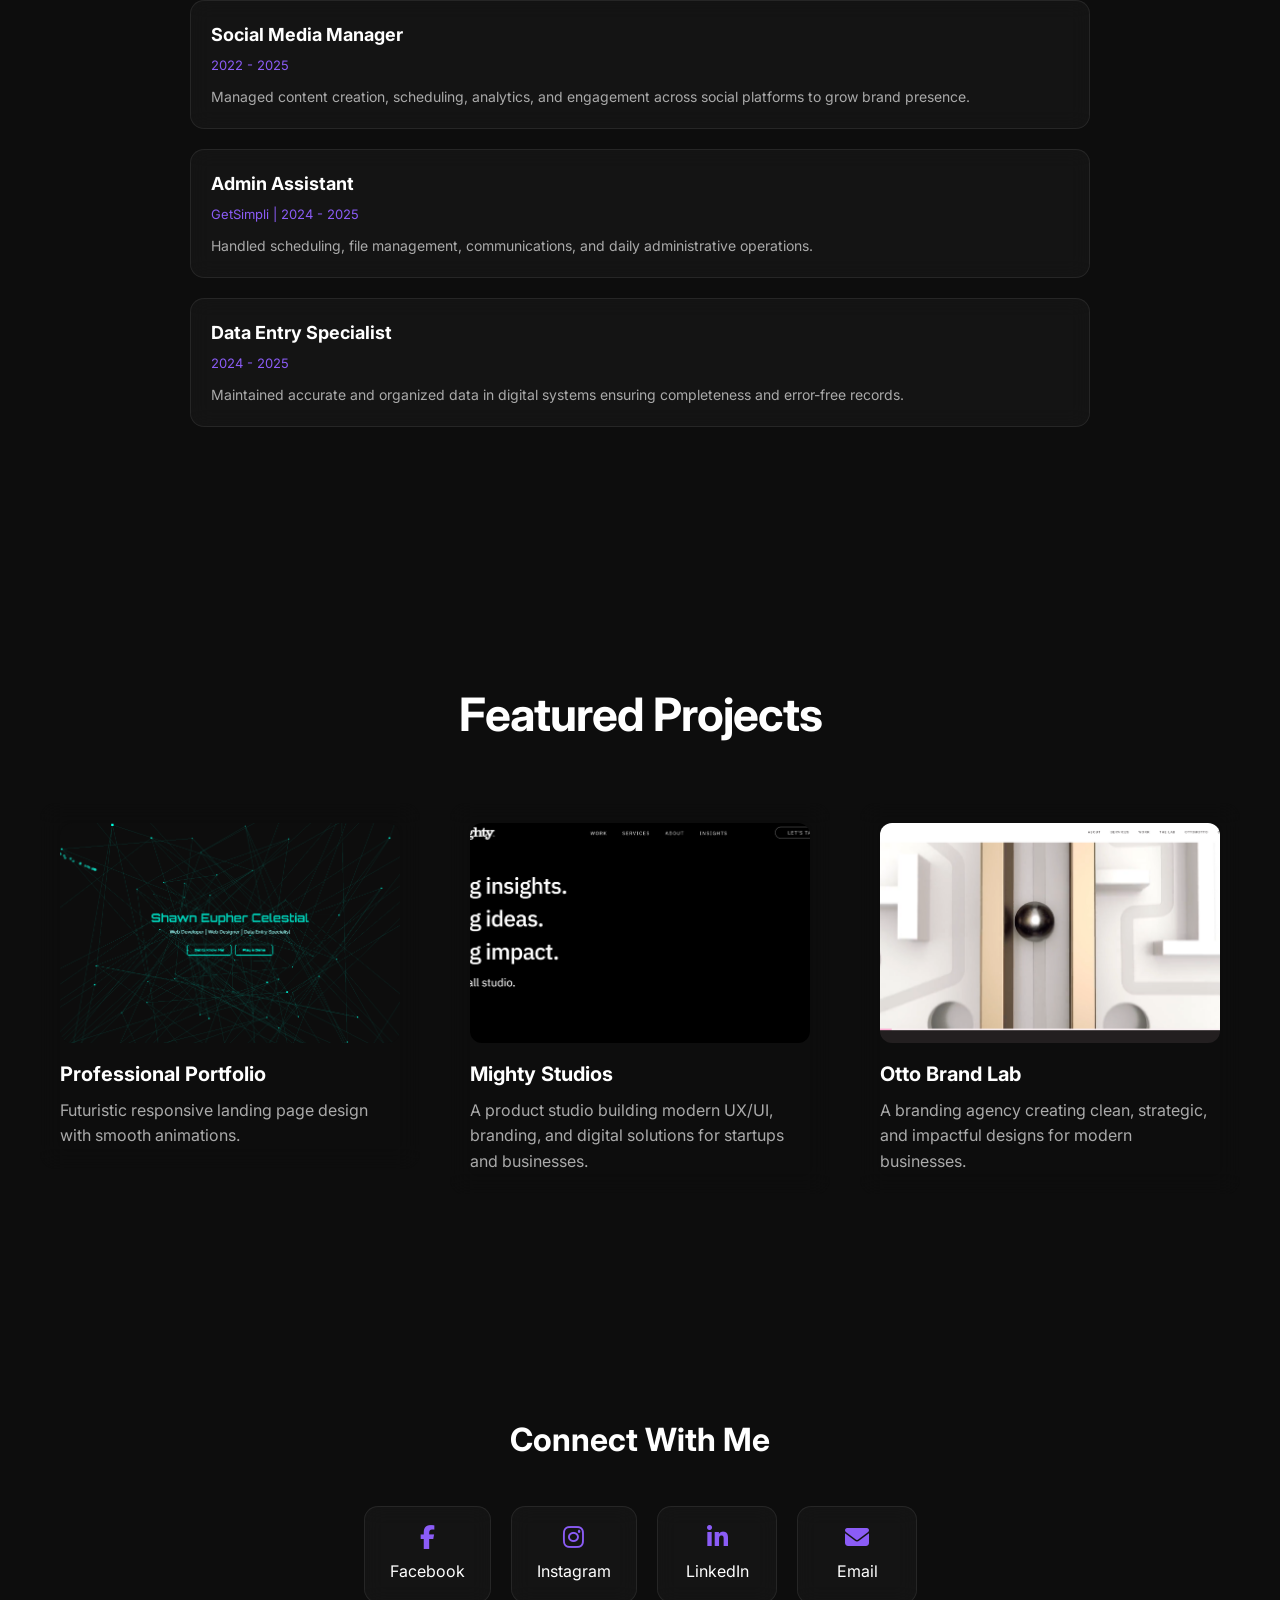
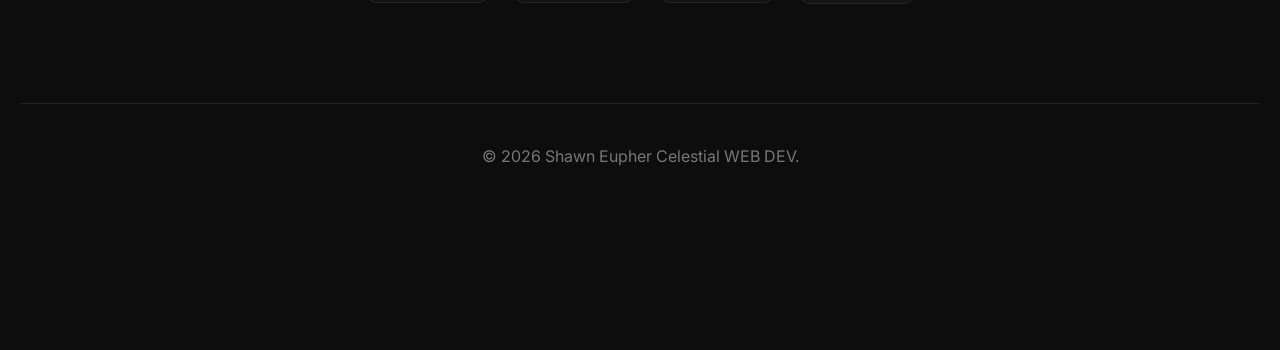
==== commit 8b025393: "Update index.html" ====
--- a/index.html
+++ b/index.html
@@ -14,6 +14,7 @@
 </head>
 <body>
 
+  <div class="page-transition"></div>
   <div class="progress-bar"></div>
   <div class="noise"></div>
 
@@ -32,7 +33,7 @@
         <li><a href="#home">Home</a></li>
         <li><a href="#about">About</a></li>
         <li><a href="#services">Services</a></li>
-        <li><a href="#projects">Projects</a></li>
+        <li><a href="#experience">Experience</a></li>
       </ul>
     </nav>
   </header>
@@ -62,22 +63,49 @@
     <h2>Services That Help Businesses Grow</h2>
   </div>
 
+  <section class="services" id="services">
+
+  <!-- VIDEO SHOWCASE -->
+
+  <div class="services-showcase">
+
+<span class="video-tag">
+  LIVE PREVIEW
+</span>
+
+<video autoplay muted loop playsinline>
+  <source src="videos/showcase.mp4" type="video/mp4">
+</video>
+
+  </div>
+
+  <!-- SERVICES -->
+
   <div class="services-container">
 
-    <div class="service-card featured">
-      <h3>Web Development</h3>
-      <p>Modern, responsive websites built for speed, usability, and conversion. Clean code, scalable structure, and mobile-first design.</p>
-    </div>
-
-    <div class="service-card">
-      <h3>Landing Pages</h3>
-      <p>High-converting landing pages designed to turn visitors into customers using strong UX and visual hierarchy.</p>
-    </div>
-
-    <div class="service-card">
-      <h3>UI Design</h3>
-      <p>Clean and modern interfaces focused on usability, clarity, and user experience across all devices.</p>
-    </div>
+<div class="service-card featured">
+  <h3>Web Development</h3>
+  <p>
+    Modern, responsive websites built for speed,
+    usability, and conversion.
+  </p>
+</div>
+
+<div class="service-card">
+  <h3>Landing Pages</h3>
+  <p>
+    High-converting landing pages designed
+    to turn visitors into customers.
+  </p>
+</div>
+
+<div class="service-card">
+  <h3>UI Design</h3>
+  <p>
+    Clean and modern interfaces focused on
+    usability and user experience.
+  </p>
+</div>
 
   </div>
 
@@ -258,5 +286,6 @@
   </footer>
 
   <script src="script.js"></script>
+
 </body>
 </html>
--- a/style.css
+++ b/style.css
@@ -100,7 +100,7 @@
 
 @media (max-width: 768px) {
   .hero h1 {
-    font-size: 85px;
+    font-size: 250px;
     line-height: 1.05;
   }
 }
@@ -777,3 +777,10 @@
     font-size: 30px;
   }
 }
+
+@media (max-width: 768px) {
+  .hero h1 {
+    font-size: 72px !important;
+    line-height: 1.05 !important;
+  }
+}
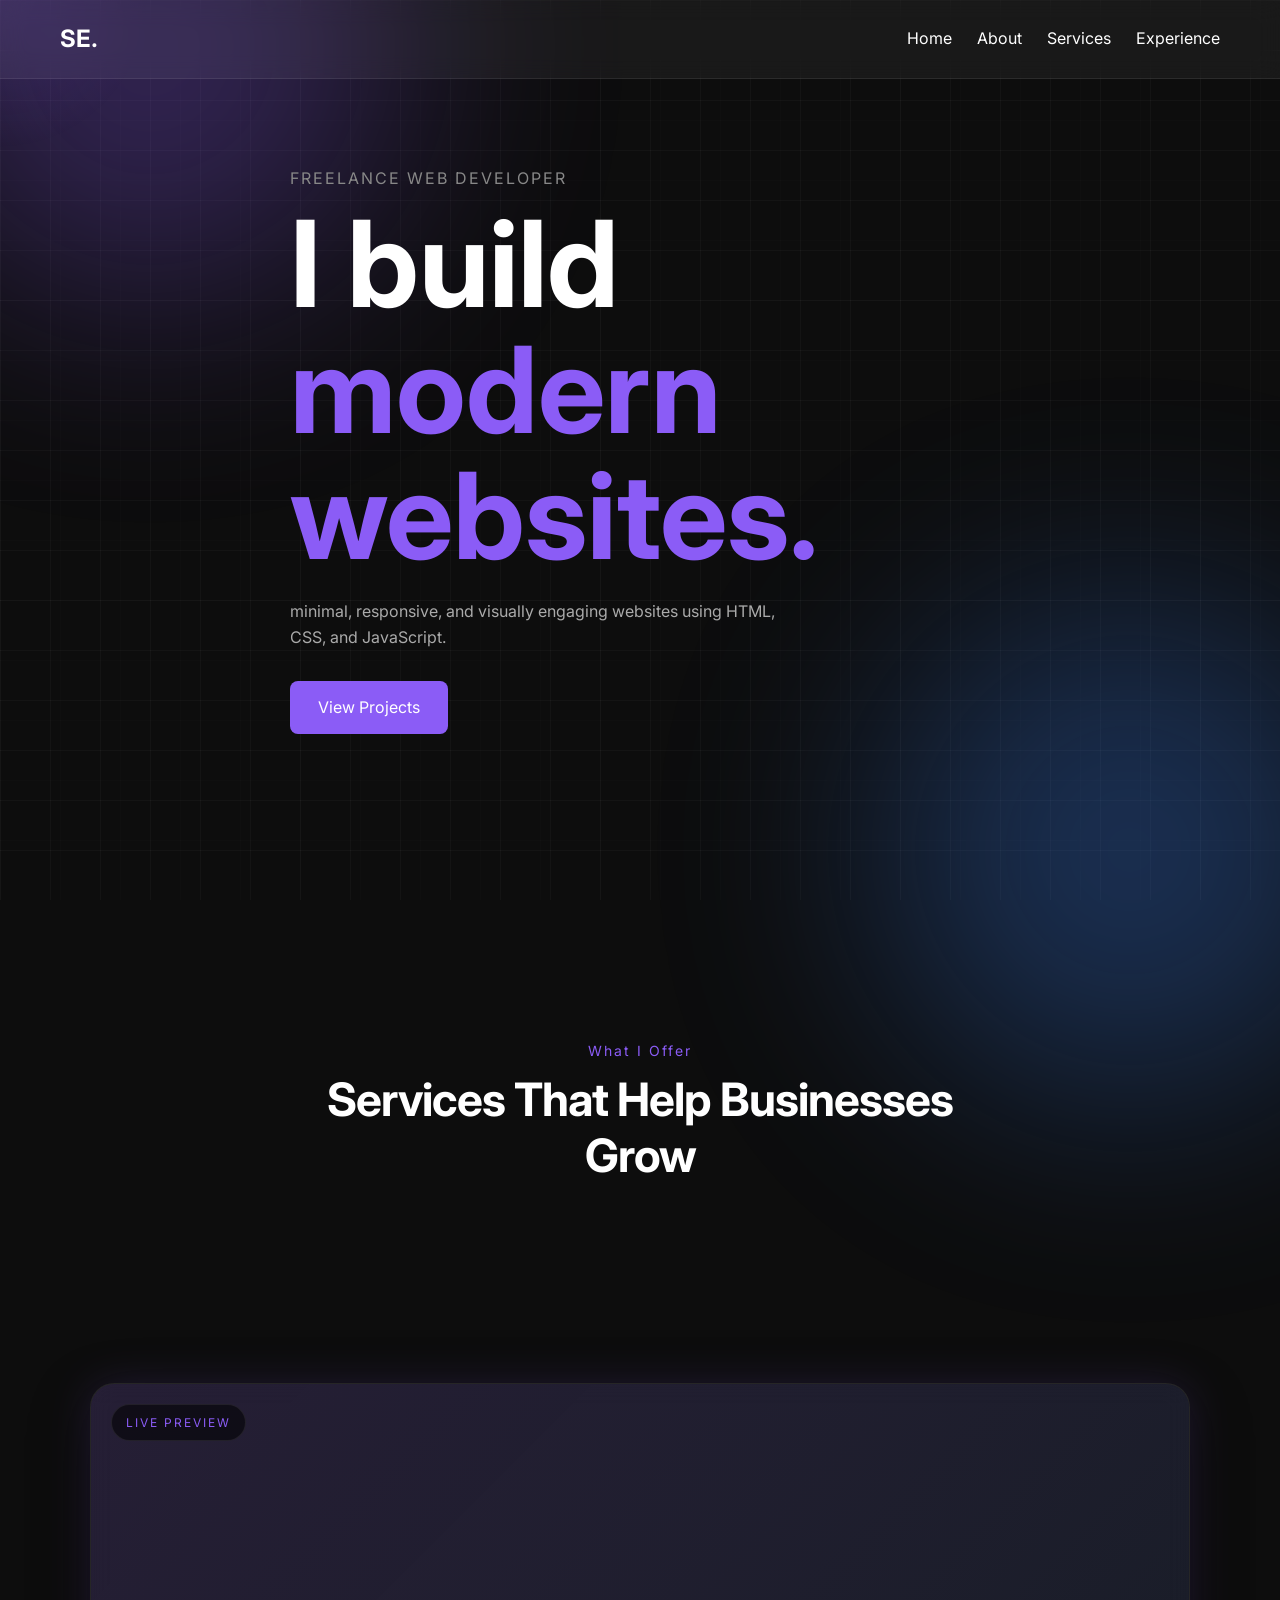
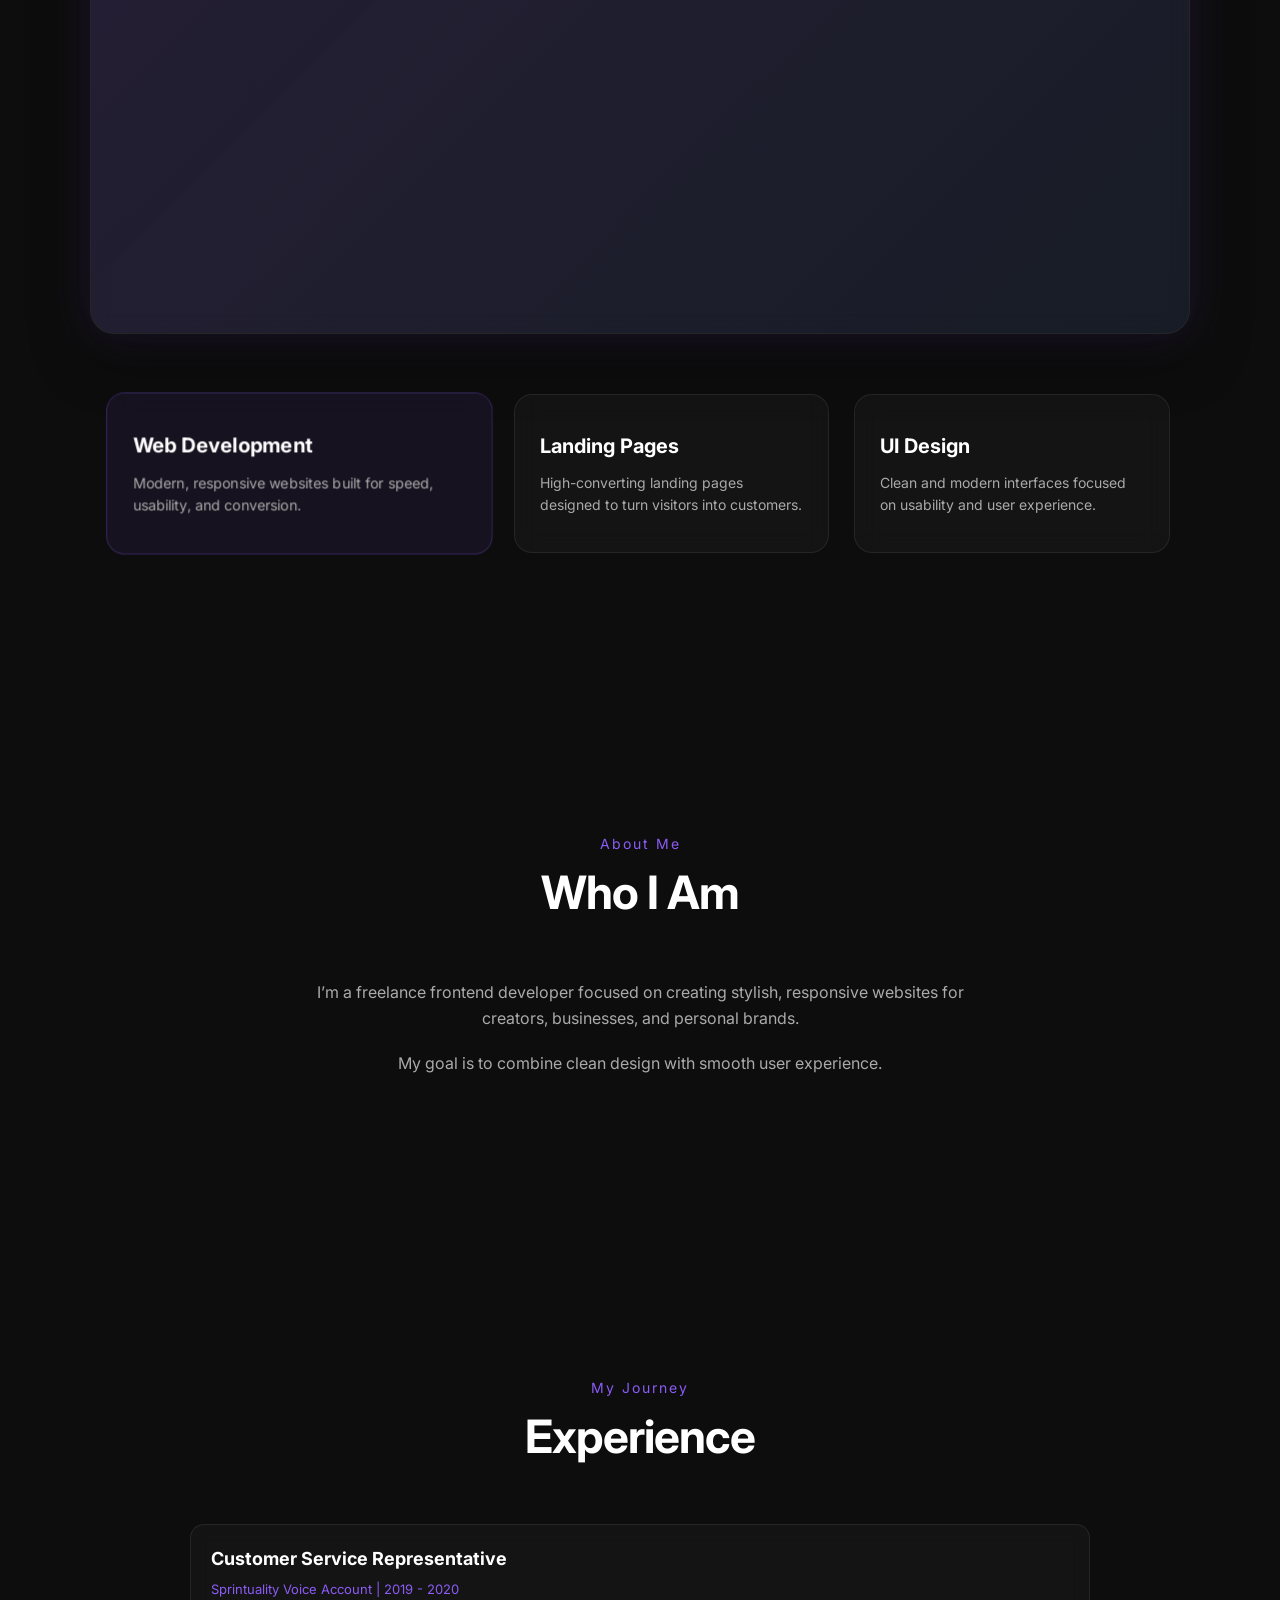
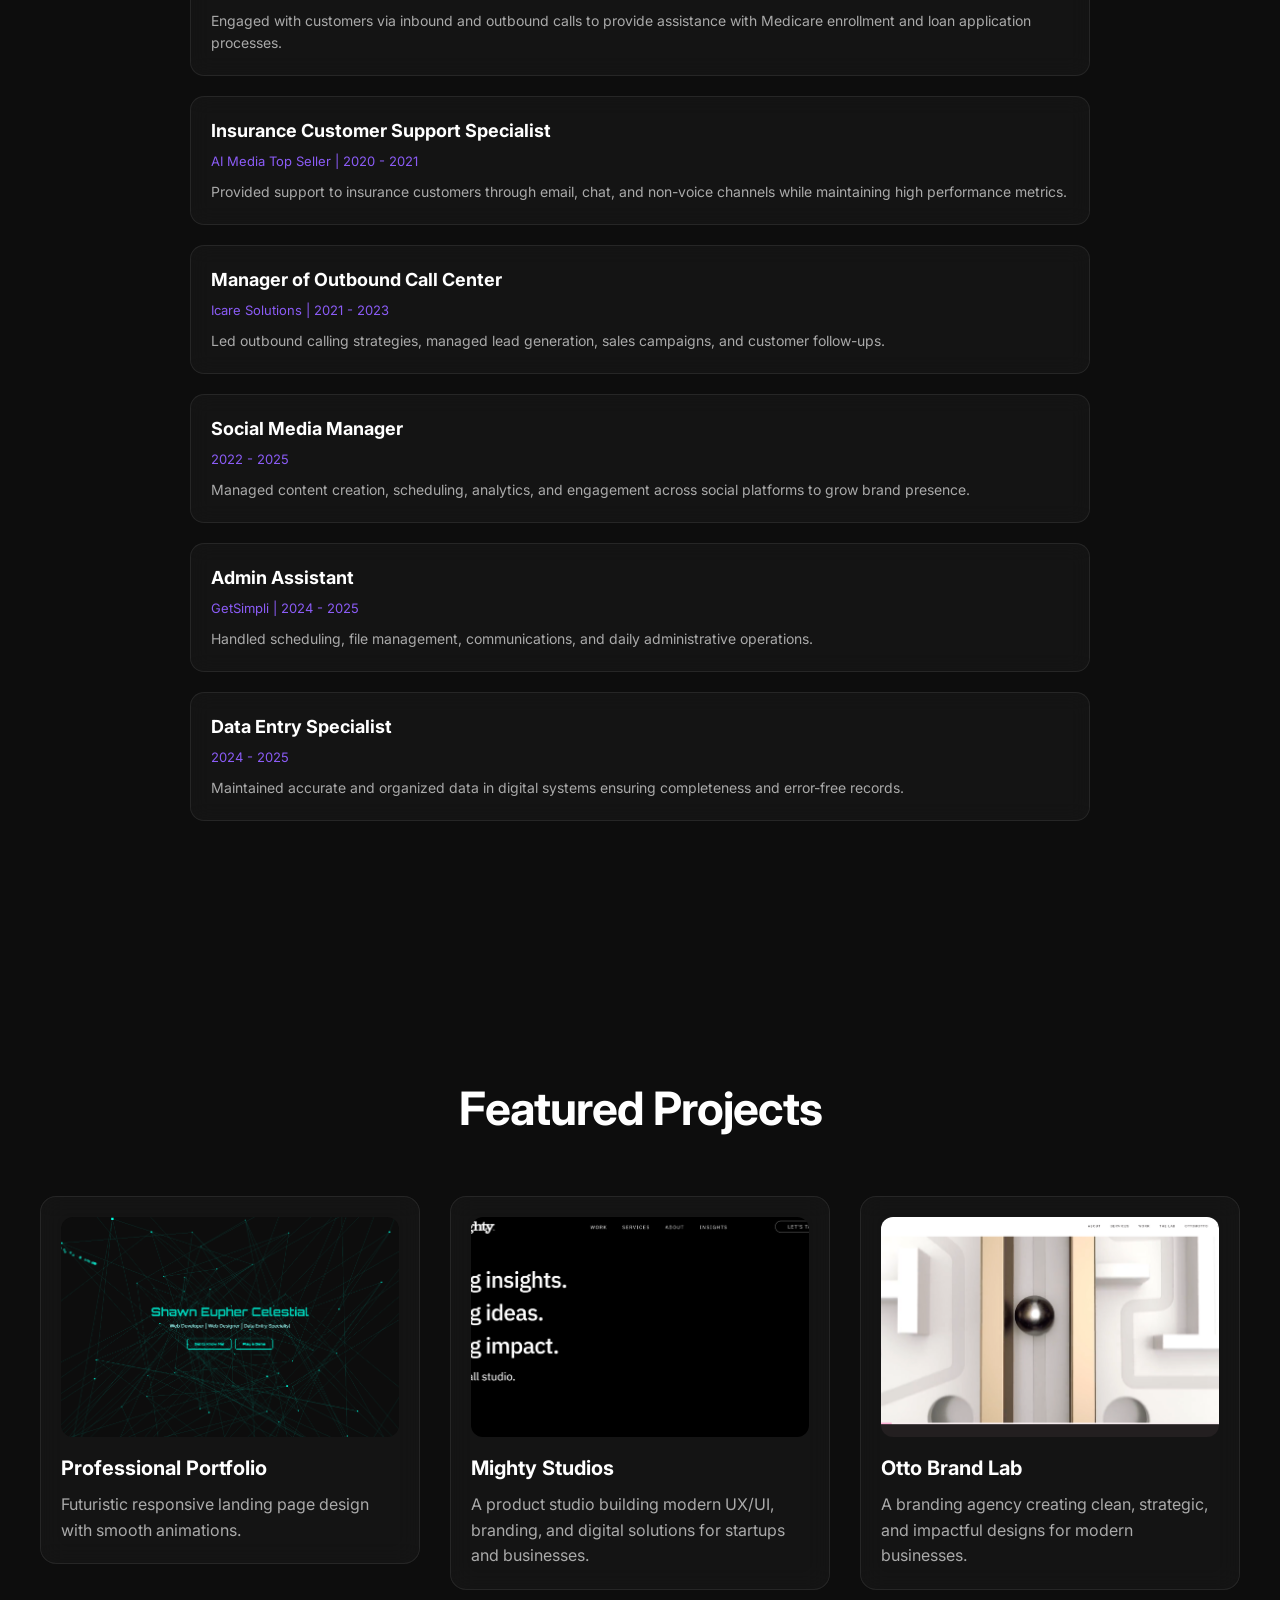
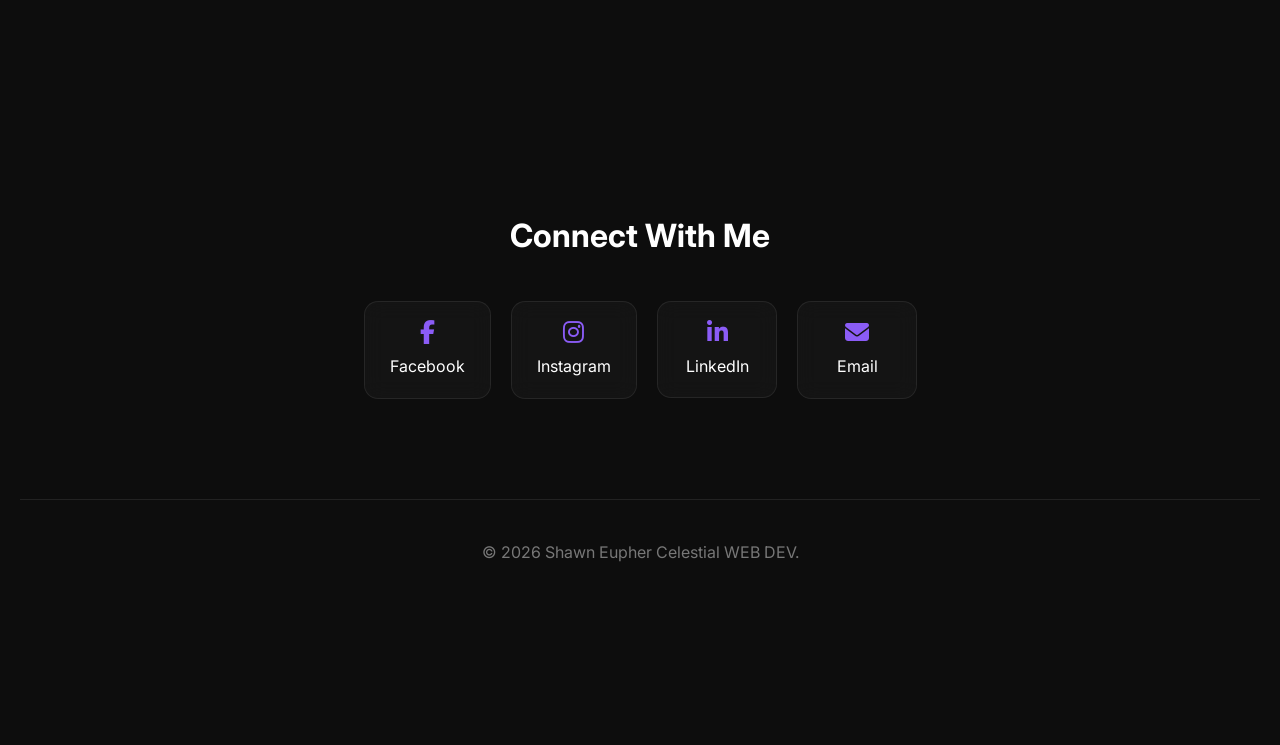
==== commit 4297c98a: "Update index.html" ====
--- a/index.html
+++ b/index.html
@@ -9,6 +9,18 @@
   <link rel="preconnect" href="https://fonts.googleapis.com">
   <link rel="preconnect" href="https://fonts.gstatic.com" crossorigin>
   <link rel="stylesheet" href="https://cdnjs.cloudflare.com/ajax/libs/font-awesome/6.5.0/css/all.min.css">
+
+  <!-- Open Graph (Facebook, Messenger, LinkedIn, etc.) -->
+<meta property="og:title" content="Shawn Eupher Celestial | Portfolio">
+<meta property="og:description" content="Freelance Web Developer building modern, responsive websites.">
+<meta property="og:image" content="https://yourdomain.com/images/preview.jpg">
+<meta property="og:url" content="https://yourdomain.com/">
+<meta property="og:type" content="website">
+
+<meta name="twitter:card" content="summary_large_image">
+<meta name="twitter:title" content="Shawn Eupher Celestial | Portfolio">
+<meta name="twitter:description" content="Freelance Web Developer building modern websites.">
+<meta name="twitter:image" content="https://yourdomain.com/images/preview.jpg">
 
 <link href="https://fonts.googleapis.com/css2?family=Inter:wght@300;400;500;700;800&display=swap" rel="stylesheet">
 </head>
--- a/style.css
+++ b/style.css
@@ -734,6 +734,105 @@
   line-height: 1.6;
 }
 
+/* VIDEO SHOWCASE */
+
+.services-showcase{
+max-width: 1100px;
+margin: 0 auto 60px;
+
+position: relative;
+overflow: hidden;
+
+border-radius: 24px;
+
+border: 1px solid rgba(255,255,255,0.08);
+
+background: rgba(255,255,255,0.03);
+backdrop-filter: blur(12px);
+
+box-shadow:
+0 0 40px rgba(139,92,246,0.15),
+0 20px 60px rgba(0,0,0,0.4);
+
+transition: 0.4s ease;
+}
+
+.services-showcase:hover{
+transform: translateY(-5px);
+box-shadow:
+0 0 60px rgba(139,92,246,0.25),
+0 25px 80px rgba(0,0,0,0.5);
+}
+
+.services-showcase video{
+width: 100%;
+display: block;
+
+animation: slowZoom 12s linear infinite alternate;
+}
+
+.services-showcase::before{
+content:"";
+position:absolute;
+inset:0;
+
+background:
+linear-gradient(
+135deg,
+rgba(139,92,246,.15),
+rgba(59,130,246,.08)
+);
+
+pointer-events:none;
+}
+
+.video-tag{
+position:absolute;
+top:20px;
+left:20px;
+
+z-index:2;
+
+padding:8px 14px;
+
+border-radius:999px;
+
+background:rgba(0,0,0,.55);
+
+border:1px solid rgba(255,255,255,.08);
+
+color:#8b5cf6;
+
+font-size:12px;
+letter-spacing:2px;
+}
+
+@keyframes slowZoom{
+from{
+transform: scale(1);
+}
+
+to{
+transform: scale(1.05);
+}
+}
+
+@media (max-width:768px){
+
+.services-showcase{
+margin-bottom:40px;
+border-radius:18px;
+}
+
+.video-tag{
+top:12px;
+left:12px;
+font-size:10px;
+}
+
+}
+
+
 @media (max-width: 768px) {
 
   .services-container {
@@ -784,3 +883,69 @@
     line-height: 1.05 !important;
   }
 }
+
+:root{
+  --card: rgba(255,255,255,0.03);
+  --border: rgba(255,255,255,0.08);
+  --accent: #8b5cf6;
+}
+
+.page-transition{
+  position: fixed;
+  inset: 0;
+  pointer-events: none;
+  z-index: 99999;
+
+  background:
+  radial-gradient(
+    circle at center,
+    rgba(139,92,246,.35),
+    transparent 60%
+  );
+
+  opacity: 0;
+  backdrop-filter: blur(0px);
+  transition:
+  opacity .5s ease,
+  backdrop-filter .5s ease;
+}
+
+.page-transition.active{
+  opacity: 1;
+  backdrop-filter: blur(10px);
+}
+
+body.transitioning{
+  overflow: hidden;
+}
+
+body.transitioning main,
+body.transitioning section,
+body.transitioning .hero{
+  transform: scale(1.03);
+  transition: transform .6s ease;
+}
+
+@media (max-width:768px){
+
+  .services-showcase{
+    height: 50vh;
+  }
+
+  .services-showcase video{
+    width:100%;
+    height:100%;
+    object-fit:cover;
+  }
+
+}
+
+@media (max-width:768px){
+
+  .services-showcase{
+    height: 600px !important;
+    background:red;
+  }
+
+}
+
